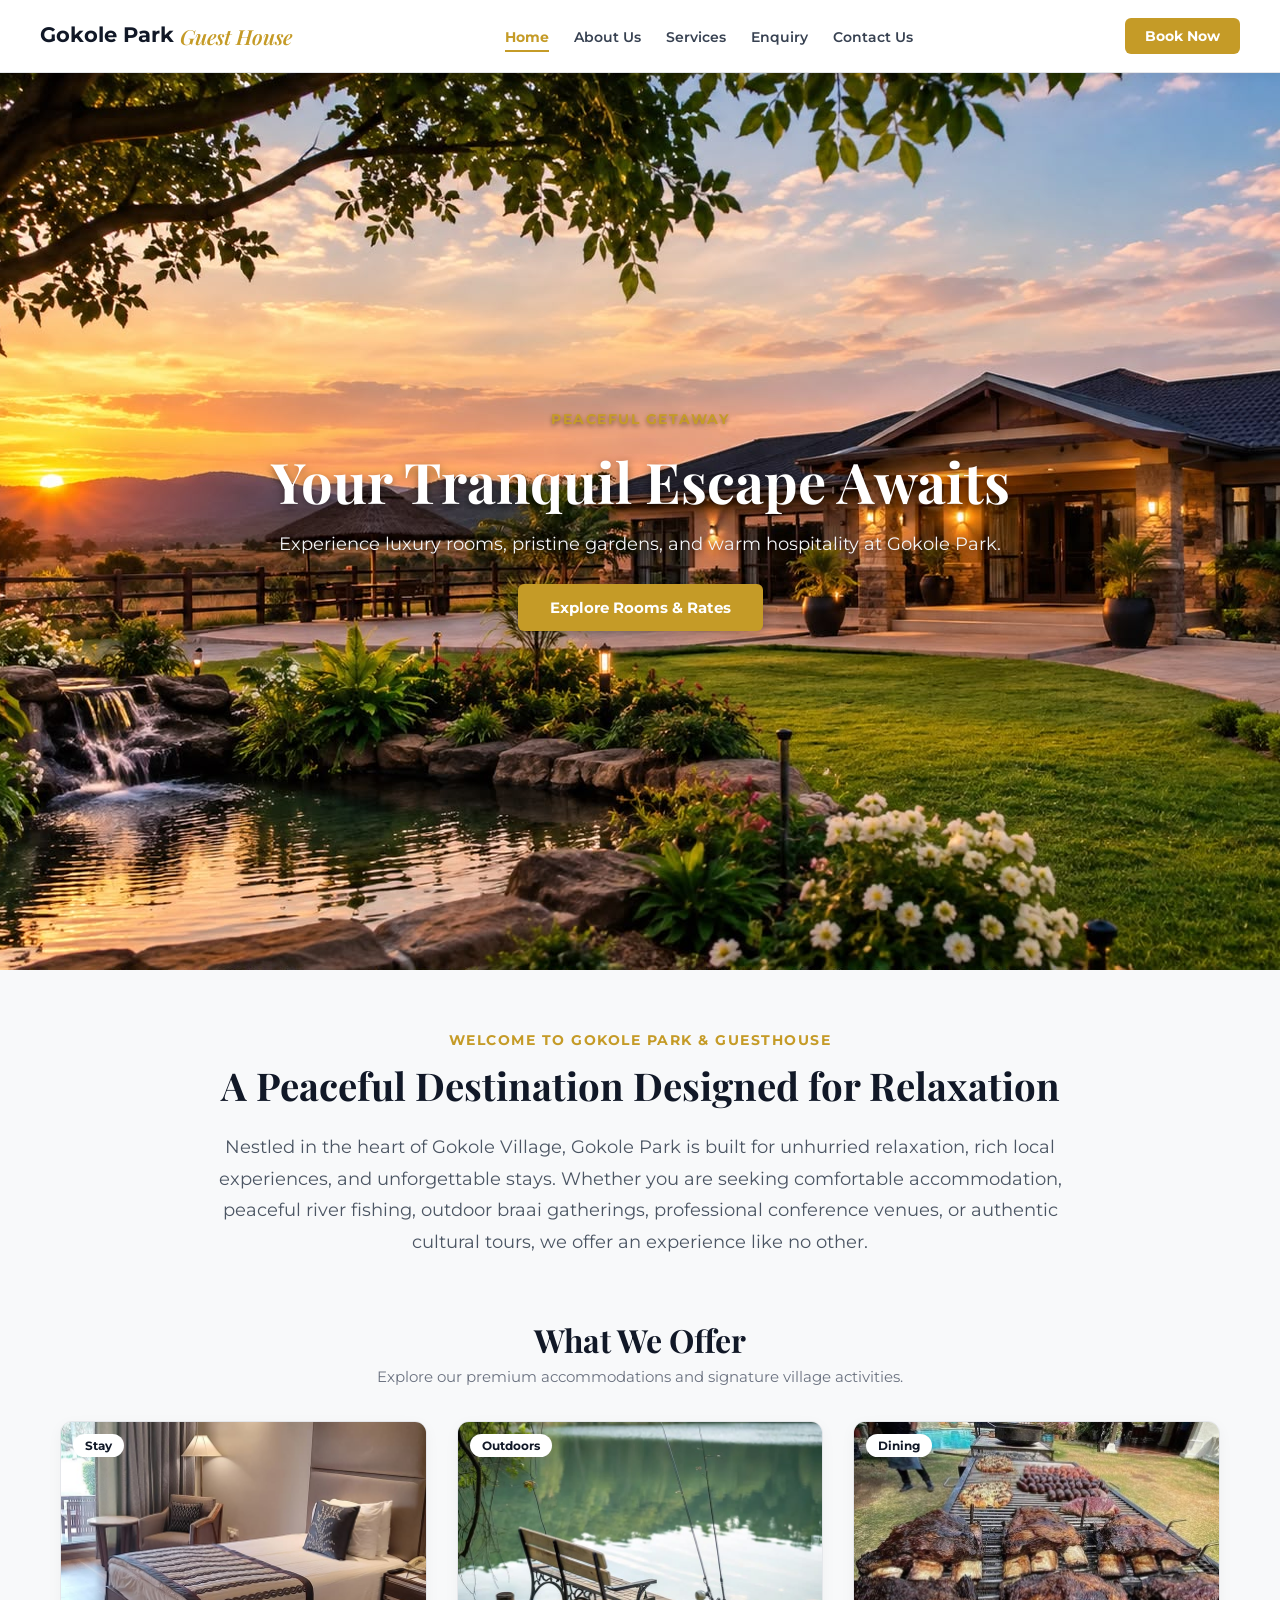
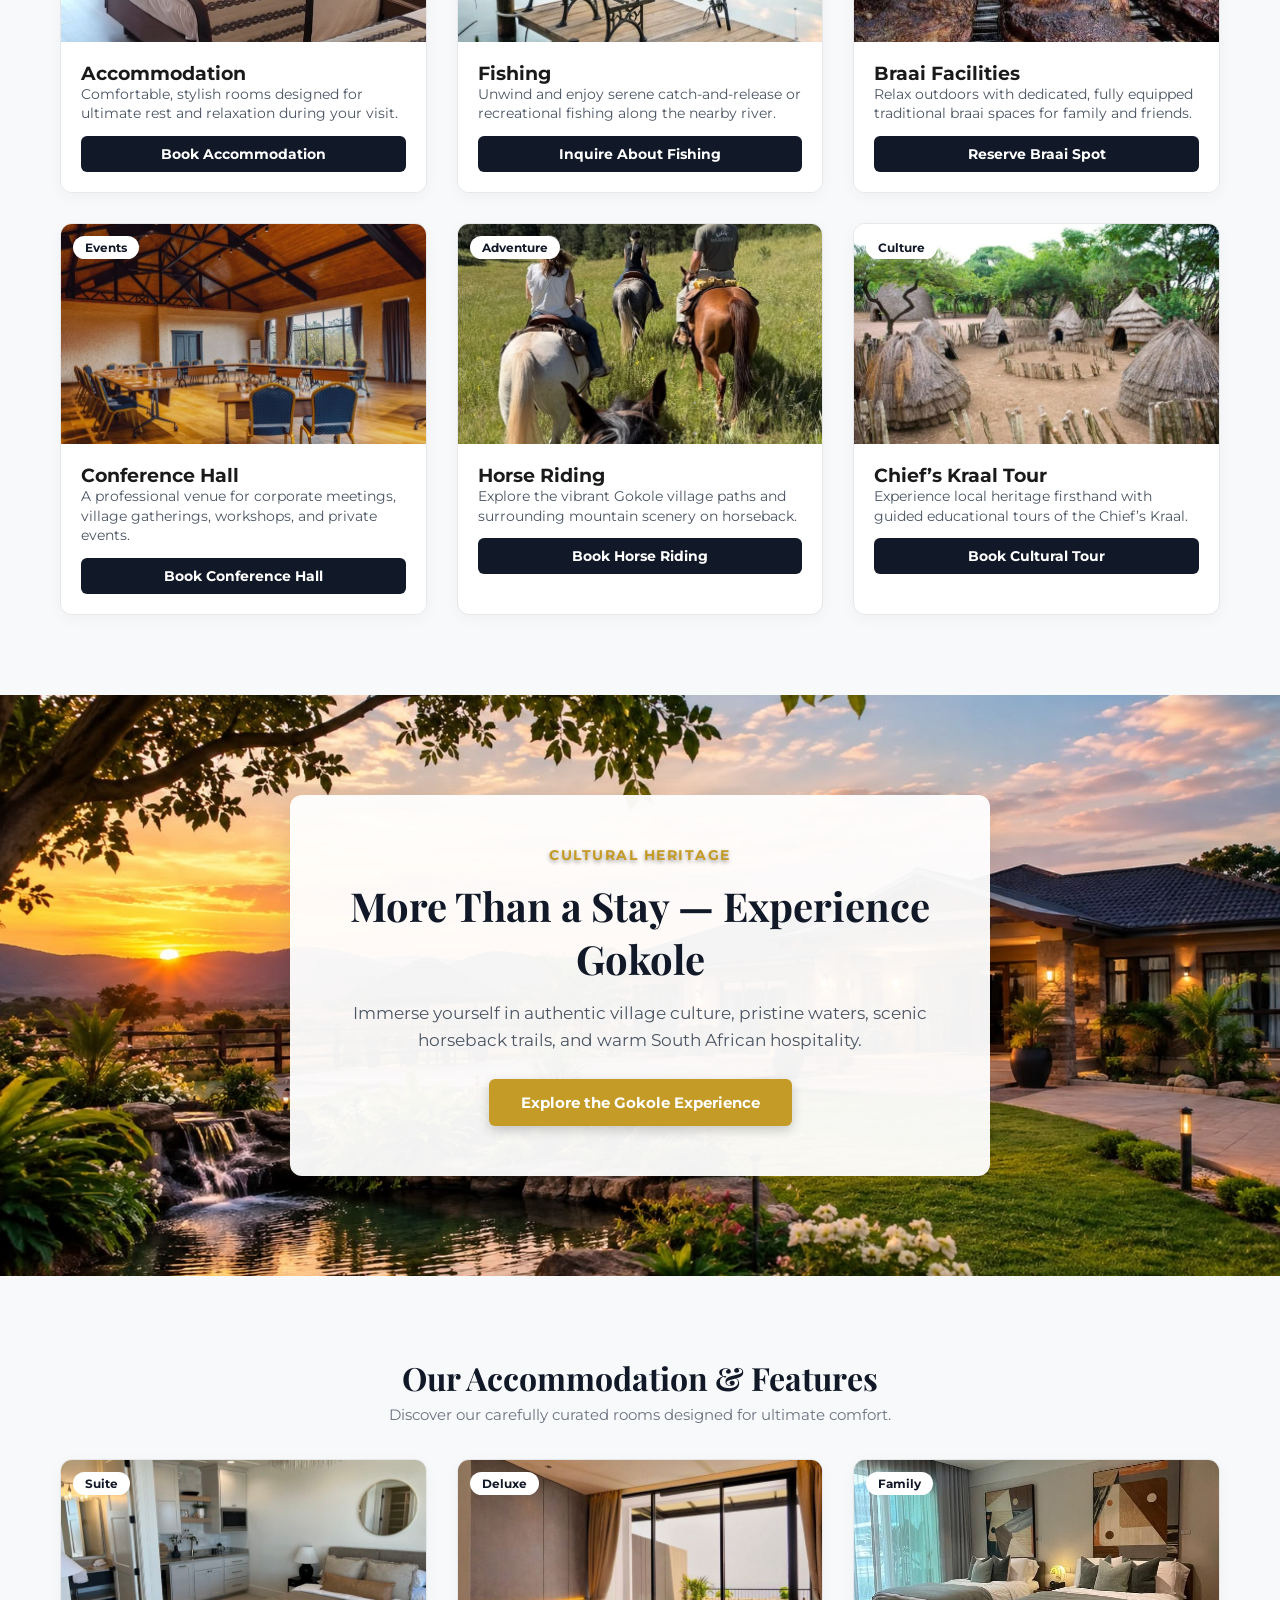
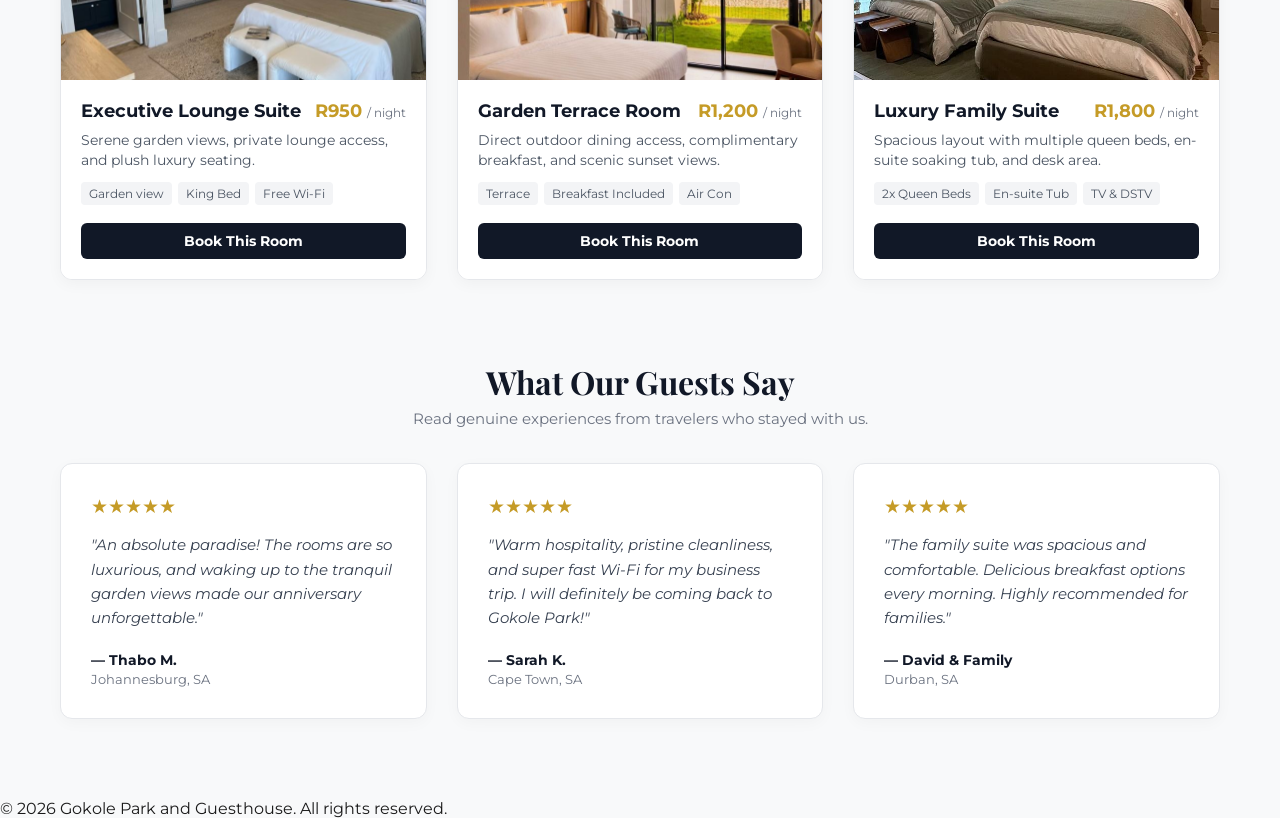
==== index.html @ bb8804ec "Completed Part 2" ====
<!DOCTYPE html>
<html lang="en">
<head>
    <meta charset="UTF-8">
    <meta name="viewport" content="width=device-width, initial-scale=1.0">
    <title>Gokole Park and Guesthouse | Home</title>
    <link rel="preconnect" href="https://fonts.googleapis.com">
<link rel="preconnect" href="https://fonts.gstatic.com" crossorigin>
<link href="https://fonts.googleapis.com/css2?family=Montserrat:wght@700&family=Playfair+Display:ital,wght@1,600&display=swap" rel="stylesheet">
    <link rel="stylesheet" href="style.css">
    <!-- This sets the unique background for THIS page only -->
     <script src="script.js" defer></script>
   
</head>
<body>
    <header class="navbar">
        
  <!-- Styled Logo -->
  <a href="index.html" class="logo">
    <span class="logo-bold">Gokole Park</span> 
    <span class="logo-elegant">Guest House</span>
  </a>

 <ul class="nav-links">
  <li><a href="index.html" class="active">Home</a></li>
  <li><a href="about.html">About Us</a></li>
  <li><a href="services.html">Services</a></li>
  <li><a href="enquiry.html">Enquiry</a></li>
  <li><a href="contact.html">Contact Us</a></li>
</ul>

  <!-- Far Right Action Button -->
  <a href="enquiry.html" class="nav-book-btn">Book Now</a>
</header>

<!-- Hero Section -->
<section class="hero-section">
  <div class="hero-content">
    <span class="hero-tag">Peaceful Getaway</span>
    <h1>Your Tranquil Escape Awaits</h1>
    <p>Experience luxury rooms, pristine gardens, and warm hospitality at Gokole Park.</p>
    <a href="enquiry.html" class="hero-btn">Explore Rooms & Rates</a>
  </div>
</section>


<!-- ABOUT GOKOLE PARK INTRO -->
<section class="about-intro-container">
  <div class="about-intro-content">
    <span class="sub-title">Welcome to Gokole Park & Guesthouse</span>
    <h2>A Peaceful Destination Designed for Relaxation</h2>
    <p>
      Nestled in the heart of Gokole Village, Gokole Park is built for unhurried relaxation, 
      rich local experiences, and unforgettable stays. Whether you are seeking comfortable accommodation, 
      peaceful river fishing, outdoor braai gatherings, professional conference venues, or authentic cultural tours, 
      we offer an experience like no other.
    </p>
  </div>
</section>

<!-- WHAT WE OFFER (6 FEATURE CARDS) -->
<section class="showcase-container">
  <div class="section-title">
    <h2>What We Offer</h2>
    <p>Explore our premium accommodations and signature village activities.</p>
  </div>

  <div class="card-grid">
    <!-- Offer 1 -->
    <div class="room-card">
      <div class="card-image-wrapper">
        <img src="IMAGES/offer-accommodation.jpeg" alt="Gokole Accommodation">
        <span class="card-badge">Stay</span>
      </div>
      <div class="card-body">
        <h3> Accommodation</h3>
        <p>Comfortable, stylish rooms designed for ultimate rest and relaxation during your visit.</p>
        <a href="enquiry.html" class="card-btn">Book Accommodation</a>
      </div>
    </div>

    <!-- Offer 2 -->
    <div class="room-card">
      <div class="card-image-wrapper">
        <img src="IMAGES/offer-fishing.jpeg" alt="River Fishing">
        <span class="card-badge">Outdoors</span>
      </div>
      <div class="card-body">
        <h3> Fishing</h3>
        <p>Unwind and enjoy serene catch-and-release or recreational fishing along the nearby river.</p>
        <a href="enquiry.html" class="card-btn">Inquire About Fishing</a>
      </div>
    </div>

    <!-- Offer 3 -->
    <div class="room-card">
      <div class="card-image-wrapper">
        <img src="IMAGES/offer-braai.jpeg" alt="Braai Facilities">
        <span class="card-badge">Dining</span>
      </div>
      <div class="card-body">
        <h3> Braai Facilities</h3>
        <p>Relax outdoors with dedicated, fully equipped traditional braai spaces for family and friends.</p>
        <a href="enquiry.html" class="card-btn">Reserve Braai Spot</a>
      </div>
    </div>

    <!-- Offer 4 -->
    <div class="room-card">
      <div class="card-image-wrapper">
        <img src="IMAGES/offer-conference.jpeg" alt="Conference Hall">
        <span class="card-badge">Events</span>
      </div>
      <div class="card-body">
        <h3> Conference Hall</h3>
        <p>A professional venue for corporate meetings, village gatherings, workshops, and private events.</p>
        <a href="enquiry.html" class="card-btn">Book Conference Hall</a>
      </div>
    </div>

    <!-- Offer 5 -->
    <div class="room-card">
      <div class="card-image-wrapper">
        <img src="IMAGES/offer-horseriding.jpeg" alt="Horse Riding">
        <span class="card-badge">Adventure</span>
      </div>
      <div class="card-body">
        <h3> Horse Riding</h3>
        <p>Explore the vibrant Gokole village paths and surrounding mountain scenery on horseback.</p>
        <a href="enquiry.html" class="card-btn">Book Horse Riding</a>
      </div>
    </div>

    <!-- Offer 6 -->
    <div class="room-card">
      <div class="card-image-wrapper">
        <img src="IMAGES/offer-kraal.jpeg" alt="Chief Kraal Tour">
        <span class="card-badge">Culture</span>
      </div>
      <div class="card-body">
        <h3> Chief’s Kraal Tour</h3>
        <p>Experience local heritage firsthand with guided educational tours of the Chief’s Kraal.</p>
        <a href="enquiry.html" class="card-btn">Book Cultural Tour</a>
      </div>
    </div>
  </div>
</section>

<!-- EXPERIENCE GOKOLE HIGHLIGHT SECTION -->
<section class="experience-gokole-section">
  <div class="experience-card">
    <span class="hero-tag">Cultural Heritage</span>
    <h2>More Than a Stay — Experience Gokole</h2>
    <p>Immerse yourself in authentic village culture, pristine waters, scenic horseback trails, and warm South African hospitality.</p>
    <a href="about.html" class="hero-btn">Explore the Gokole Experience</a>
  </div>
</section>

<!-- Room Showcase Grid -->
<section class="showcase-container">
  <div class="section-title">
    <h2>Our Accommodation & Features</h2>
    <p>Discover our carefully curated rooms designed for ultimate comfort.</p>
  </div>

  <div class="card-grid">
    <!-- Card 1 -->
    <div class="room-card">
      <div class="card-image-wrapper">
        <img src="IMAGES/room-suite.jpeg" alt="Executive Lounge Suite">
        <span class="card-badge">Suite</span>
      </div>
      <div class="card-body">
        <div class="card-header">
          <h3>Executive Lounge Suite</h3>
          <span class="price">R950 <span>/ night</span></span>
        </div>
        <p>Serene garden views, private lounge access, and plush luxury seating.</p>
        <div class="tags">
          <span>Garden view</span>
          <span>King Bed</span>
          <span>Free Wi-Fi</span>
        </div>
        <a href="enquiry.html" class="card-btn">Book This Room</a>
      </div>
    </div>

    <!-- Card 2 -->
    <div class="room-card">
      <div class="card-image-wrapper">
        <img src="IMAGES/room-deluxe.jpeg" alt="Garden Terrace Room">
        <span class="card-badge">Deluxe</span>
      </div>
      <div class="card-body">
        <div class="card-header">
          <h3>Garden Terrace Room</h3>
          <span class="price">R1,200 <span>/ night</span></span>
        </div>
        <p>Direct outdoor dining access, complimentary breakfast, and scenic sunset views.</p>
        <div class="tags">
          <span>Terrace</span>
          <span>Breakfast Included</span>
          <span>Air Con</span>
        </div>
        <a href="enquiry.html" class="card-btn">Book This Room</a>
      </div>
    </div>

    <!-- Card 3 -->
    <div class="room-card">
      <div class="card-image-wrapper">
        <img src="IMAGES/room-family.jpeg" alt="Luxury Family Suite">
        <span class="card-badge">Family</span>
      </div>
      <div class="card-body">
        <div class="card-header">
          <h3>Luxury Family Suite</h3>
          <span class="price">R1,800 <span>/ night</span></span>
        </div>
        <p>Spacious layout with multiple queen beds, en-suite soaking tub, and desk area.</p>
        <div class="tags">
          <span>2x Queen Beds</span>
          <span>En-suite Tub</span>
          <span>TV & DSTV</span>
        </div>
        <a href="enquiry.html" class="card-btn">Book This Room</a>
      </div>
    </div>
  </div>
</section>
<!-- TESTIMONIALS / GUEST REVIEWS SECTION -->
<section class="testimonials-container">
  <div class="section-title">
    <h2>What Our Guests Say</h2>
    <p>Read genuine experiences from travelers who stayed with us.</p>
  </div>

  <div class="testimonial-grid">
    <!-- Review 1 -->
    <div class="testimonial-card">
      <div class="stars">★★★★★</div>
      <p class="quote">"An absolute paradise! The rooms are so luxurious, and waking up to the tranquil garden views made our anniversary unforgettable."</p>
      <div class="author">
        <strong>— Thabo M.</strong>
        <span>Johannesburg, SA</span>
      </div>
    </div>

    <!-- Review 2 -->
    <div class="testimonial-card">
      <div class="stars">★★★★★</div>
      <p class="quote">"Warm hospitality, pristine cleanliness, and super fast Wi-Fi for my business trip. I will definitely be coming back to Gokole Park!"</p>
      <div class="author">
        <strong>— Sarah K.</strong>
        <span>Cape Town, SA</span>
      </div>
    </div>

    <!-- Review 3 -->
    <div class="testimonial-card">
      <div class="stars">★★★★★</div>
      <p class="quote">"The family suite was spacious and comfortable. Delicious breakfast options every morning. Highly recommended for families."</p>
      <div class="author">
        <strong>— David & Family</strong>
        <span>Durban, SA</span>
      </div>
    </div>
  </div>
</section>
    <!-- Page Footer -->
    <footer>
        <p>&copy; 2026 Gokole Park and Guesthouse. All rights reserved.</p>
    </footer>
</body>
</html>
---- style.css ----
@import url('https://fonts.googleapis.com/css2?family=Montserrat:wght@400;600;700&family=Playfair+Display:ital,wght@0,600;1,600&display=swap');

/* GLOBAL RESET */
* {
    box-sizing: border-box;
    margin: 0;
    padding: 0;
}

body {
    font-family: 'Montserrat', sans-serif;
    background-color: #f8f9fa;
    color: #1a1a1a;
}

/* NAVBAR */
/* --- FIXED STICKY NAVBAR --- */
.navbar {
    position: fixed; /* Locks the navbar in place */
    top: 0;
    left: 0;
    width: 100%;
    z-index: 1000; /* Keeps navbar floating on top of all images and text */
    display: flex;
    justify-content: space-between;
    align-items: center;
    padding: 18px 40px;
    background-color: #ffffff;
    border-bottom: 1px solid #e5e7eb;
    box-shadow: 0 2px 10px rgba(0, 0, 0, 0.05); /* Adds a crisp, subtle shadow while scrolling */
}

.logo {
    text-decoration: none;
    font-size: 1.3rem;
    display: flex;
    gap: 6px;
}

.logo-bold {
    font-weight: 700;
    color: #111827;
}

.logo-elegant {
    font-family: 'Playfair Display', serif;
    font-style: italic;
    font-weight: 600;
    color: #c59b27;
}

.nav-links {
    list-style: none;
    display: flex;
    gap: 25px;
}

.nav-links a {
    color: #374151;
    text-decoration: none;
    font-weight: 600;
    font-size: 0.9rem;
}

.nav-links a:hover {
    color: #c59b27;
}

.nav-book-btn {
    background-color: #c59b27;
    color: #ffffff;
    text-decoration: none;
    padding: 10px 20px;
    border-radius: 6px;
    font-weight: 700;
    font-size: 0.85rem;
}

/* HERO SECTION */
.hero-section {
    background-image: url('IMAGES/home-hero.jpeg');
    background-size: cover;
    background-position: center;
    height:100vh; /* Changed from 80vh to 100vh so it covers the full browser screen */
    padding: 0 20px;
    display: flex;
    justify-content: center;
    align-items: center;
}
.hero-section {
    background-image: url('IMAGES/home-hero.jpeg');
    background-size: cover;
    background-position: center;
    height: 100vh;
    display: flex;
    justify-content: center;
    align-items: center;
    text-align: center;
    padding: 0 20px;
    margin-top: 70px; /* Offsets the height of your fixed navbar */
}

/* --- HERO BANNER (TEXT DIRECTLY ON PHOTO) --- */
.hero-section {
    background-image: url('IMAGES/home-hero.jpeg');
    background-size: cover;
    background-position: center;
    height: 100vh;
    display: flex;
    justify-content: center;
    align-items: center;
    text-align: center;
    padding: 0 20px;
}

.hero-content {
    max-width: 800px;
}

.hero-tag {
    color: #c59b27;
    font-size: 0.85rem;
    font-weight: 700;
    text-transform: uppercase;
    letter-spacing: 1.5px;
    text-shadow: 0 2px 4px rgba(0, 0, 0, 0.4);
}

.hero-content h1 {
    font-family: 'Playfair Display', serif;
    font-size: 3.5rem;
    color: #ffffff; /* Crisp white text directly over image */
    margin: 15px 0;
    text-shadow: 0 3px 10px rgba(0, 0, 0, 0.5); /* Drops a subtle glow so text is easily readable */
}

.hero-content p {
    color: #f3f4f6;
    font-size: 1.1rem;
    margin-bottom: 30px;
    text-shadow: 0 2px 6px rgba(0, 0, 0, 0.5);
}

.hero-btn {
    background-color: #c59b27;
    color: #ffffff;
    padding: 14px 32px;
    text-decoration: none;
    border-radius: 6px;
    font-weight: 700;
    font-size: 0.95rem;
    display: inline-block;
    transition: background-color 0.3s ease;
    box-shadow: 0 4px 12px rgba(0,0,0,0.2);
}

.hero-btn:hover {
    background-color: #a8821f;
}

/* SHOWCASE CONTAINER */
.showcase-container {
    max-width: 1200px;
    margin: 50px auto;
    padding: 0 20px;
}

.section-title {
    text-align: center;
    margin-bottom: 35px;
}

.section-title h2 {
    font-family: 'Playfair Display', serif;
    font-size: 2rem;
    color: #111827;
}

.section-title p {
    color: #6b7280;
    font-size: 0.95rem;
    margin-top: 6px;
}

/* ROOM CARDS GRID */
.card-grid {
    display: grid;
    grid-template-columns: repeat(auto-fit, minmax(300px, 1fr));
    gap: 30px;
}

.room-card {
    background-color: #ffffff;
    border-radius: 12px;
    border: 1px solid #e5e7eb;
    overflow: hidden;
    box-shadow: 0 4px 15px rgba(0,0,0,0.04);
}

.card-image-wrapper {
    position: relative;
    height: 220px;
    width: 100%;
}

.card-image-wrapper img {
    width: 100%;
    height: 100%;
    object-fit: cover;
}

.card-badge {
    position: absolute;
    top: 12px;
    left: 12px;
    background-color: #ffffff;
    color: #111827;
    padding: 4px 12px;
    border-radius: 20px;
    font-size: 0.75rem;
    font-weight: 700;
}

.card-body {
    padding: 20px;
    background-color: #ffffff;
}

.card-header {
    display: flex;
    justify-content: space-between;
    align-items: baseline;
    margin-bottom: 10px;
}

.card-header h3 {
    font-size: 1.1rem;
    color: #111827;
}

.price {
    font-weight: 700;
    color: #c59b27;
    font-size: 1.1rem;
}

.price span {
    font-size: 0.75rem;
    color: #6b7280;
    font-weight: 400;
}

.card-body p {
    color: #4b5563;
    font-size: 0.88rem;
    line-height: 1.4;
    margin-bottom: 12px;
}

.tags {
    display: flex;
    gap: 6px;
    flex-wrap: wrap;
    margin-bottom: 18px;
}

.tags span {
    background-color: #f3f4f6;
    color: #4b5563;
    padding: 4px 8px;
    border-radius: 4px;
    font-size: 0.75rem;
}

.card-btn {
    display: block;
    text-align: center;
    background-color: #111827;
    color: #ffffff;
    text-decoration: none;
    padding: 10px;
    border-radius: 6px;
    font-weight: 700;
    font-size: 0.85rem;
}

.card-btn:hover {
    background-color: #c59b27;
}
/* --- TESTIMONIALS SECTION --- */
.testimonials-container {
    max-width: 1200px;
    margin: 80px auto;
    padding: 0 20px;
}

.testimonial-grid {
    display: grid;
    grid-template-columns: repeat(auto-fit, minmax(280px, 1fr));
    gap: 30px;
}

.testimonial-card {
    background-color: #ffffff;
    border-radius: 12px;
    padding: 30px;
    border: 1px solid #e5e7eb;
    box-shadow: 0 4px 15px rgba(0,0,0,0.03);
    display: flex;
    flex-direction: column;
    justify-content: space-between;
}

.stars {
    color: #c59b27; /* Gold stars */
    font-size: 1.2rem;
    margin-bottom: 15px;
}

.quote {
    color: #374151;
    font-style: italic;
    font-size: 0.95rem;
    line-height: 1.6;
    margin-bottom: 20px;
}

.author strong {
    display: block;
    color: #111827;
    font-size: 0.9rem;
}

.author span {
    color: #6b7280;
    font-size: 0.8rem;
}


/* --- ABOUT INTRO SECTION --- */
.about-intro-container {
    max-width: 900px;
    margin: 60px auto;
    padding: 0 20px;
    text-align: center;
}

.sub-title {
    color: #c59b27;
    font-weight: 700;
    font-size: 0.85rem;
    text-transform: uppercase;
    letter-spacing: 1.5px;
}

.about-intro-content h2 {
    font-family: 'Playfair Display', serif;
    font-size: 2.4rem;
    color: #111827;
    margin: 10px 0 20px 0;
}

.about-intro-content p {
    color: #4b5563;
    font-size: 1.1rem;
    line-height: 1.8;
}

/* --- EXPERIENCE GOKOLE SECTION --- */
.experience-gokole-section {
    background-image: url('IMAGES/home-hero.jpeg');
    background-size: cover;
    background-position: center;
    padding: 100px 20px;
    margin: 80px 0;
    display: flex;
    justify-content: center;
    align-items: center;
    text-align: center;
}

.experience-card {
    background-color: rgba(255, 255, 255, 0.95);
    padding: 50px;
    border-radius: 12px;
    max-width: 700px;
    box-shadow: 0 10px 30px rgba(0,0,0,0.08);
}

.experience-card h2 {
    font-family: 'Playfair Display', serif;
    font-size: 2.5rem;
    color: #111827;
    margin: 15px 0;
}

.experience-card p {
    color: #4b5563;
    font-size: 1.05rem;
    line-height: 1.6;
    margin-bottom: 25px;
}
/* --- CONTACT PAGE STYLES --- */
.room-card a[style*="background-color: #25D366"] {
    transition: opacity 0.3s ease, transform 0.2s ease;
}

.room-card a[style*="background-color: #25D366"]:hover {
    opacity: 0.9;
    transform: translateY(-2px);
}
/* ACTIVE NAV LINK STYLING */
.nav-links a.active {
    color: #c59b27 !important; /* Gold text */
    font-weight: 700;
    border-bottom: 2px solid #c59b27; /* Elegant underline accent */
    padding-bottom: 4px;
}
/* --- LIGHTBOX ANIMATED MODAL --- */
.lightbox-overlay {
    position: fixed;
    top: 0;
    left: 0;
    width: 100%;
    height: 100%;
    background-color: rgba(0, 0, 0, 0.85);
    display: flex;
    justify-content: center;
    align-items: center;
    z-index: 3000;
    opacity: 0;
    visibility: hidden;
    transition: opacity 0.3s ease, visibility 0.3s ease;
}

.lightbox-overlay.active {
    opacity: 1;
    visibility: visible;
}

.lightbox-content {
    position: relative;
    max-width: 85%;
    max-height: 85vh;
    transform: scale(0.8);
    transition: transform 0.3s cubic-bezier(0.175, 0.885, 0.32, 1.275); /* Gives a nice spring/smooth zoom effect */
}

.lightbox-overlay.active .lightbox-content {
    transform: scale(1);
}

.lightbox-content img {
    width: 100%;
    height: auto;
    max-height: 80vh;
    border-radius: 8px;
    object-fit: contain;
    box-shadow: 0 10px 30px rgba(0,0,0,0.5);
}

.lightbox-close {
    position: absolute;
    top: -40px;
    right: 0;
    color: #ffffff;
    font-size: 2rem;
    font-weight: bold;
    cursor: pointer;
    background: none;
    border: none;
}
/* --- 1. SCROLL REVEAL BASE STYLES --- */
.reveal {
    opacity: 0;
    transform: translateY(40px);
    transition: opacity 0.8s cubic-bezier(0.16, 1, 0.3, 1), transform 0.8s cubic-bezier(0.16, 1, 0.3, 1);
}

.reveal.active {
    opacity: 1;
    transform: translateY(0);
}

/* --- 2. CATEGORY FILTER BUTTONS --- */
.filter-container {
    display: flex;
    justify-content: center;
    gap: 12px;
    margin-bottom: 30px;
    flex-wrap: wrap;
}

.filter-btn {
    background-color: #ffffff;
    border: 1px solid #e5e7eb;
    color: #4b5563;
    padding: 8px 18px;
    border-radius: 20px;
    font-weight: 600;
    font-size: 0.85rem;
    cursor: pointer;
    transition: all 0.3s ease;
}

.filter-btn:hover, .filter-btn.active {
    background-color: #111827;
    color: #ffffff;
    border-color: #111827;
}

/* Smooth hide/show for filtering cards */
.room-card {
    transition: transform 0.4s ease, opacity 0.4s ease;
}

.room-card.hide {
    opacity: 0;
    transform: scale(0.9);
    pointer-events: none;
    display: none;
}

/* --- 3. SLIDE-OUT NOTIFICATION TOAST DRAWER --- */
.toast-drawer {
    position: fixed;
    bottom: 30px;
    right: -400px;
    background-color: #111827;
    color: #ffffff;
    padding: 20px 25px;
    border-radius: 12px;
    box-shadow: 0 10px 30px rgba(0,0,0,0.3);
    z-index: 9999;
    display: flex;
    align-items: center;
    gap: 15px;
    transition: right 0.5s cubic-bezier(0.68, -0.55, 0.265, 1.55);
    border-left: 4px solid #c59b27;
}

.toast-drawer.show {
    right: 30px;
}

.toast-drawer h4 {
    color: #c59b27;
    font-size: 0.95rem;
    margin-bottom: 3px;
}

.toast-drawer p {
    font-size: 0.85rem;
    color: #d1d5db;
    margin: 0;
}
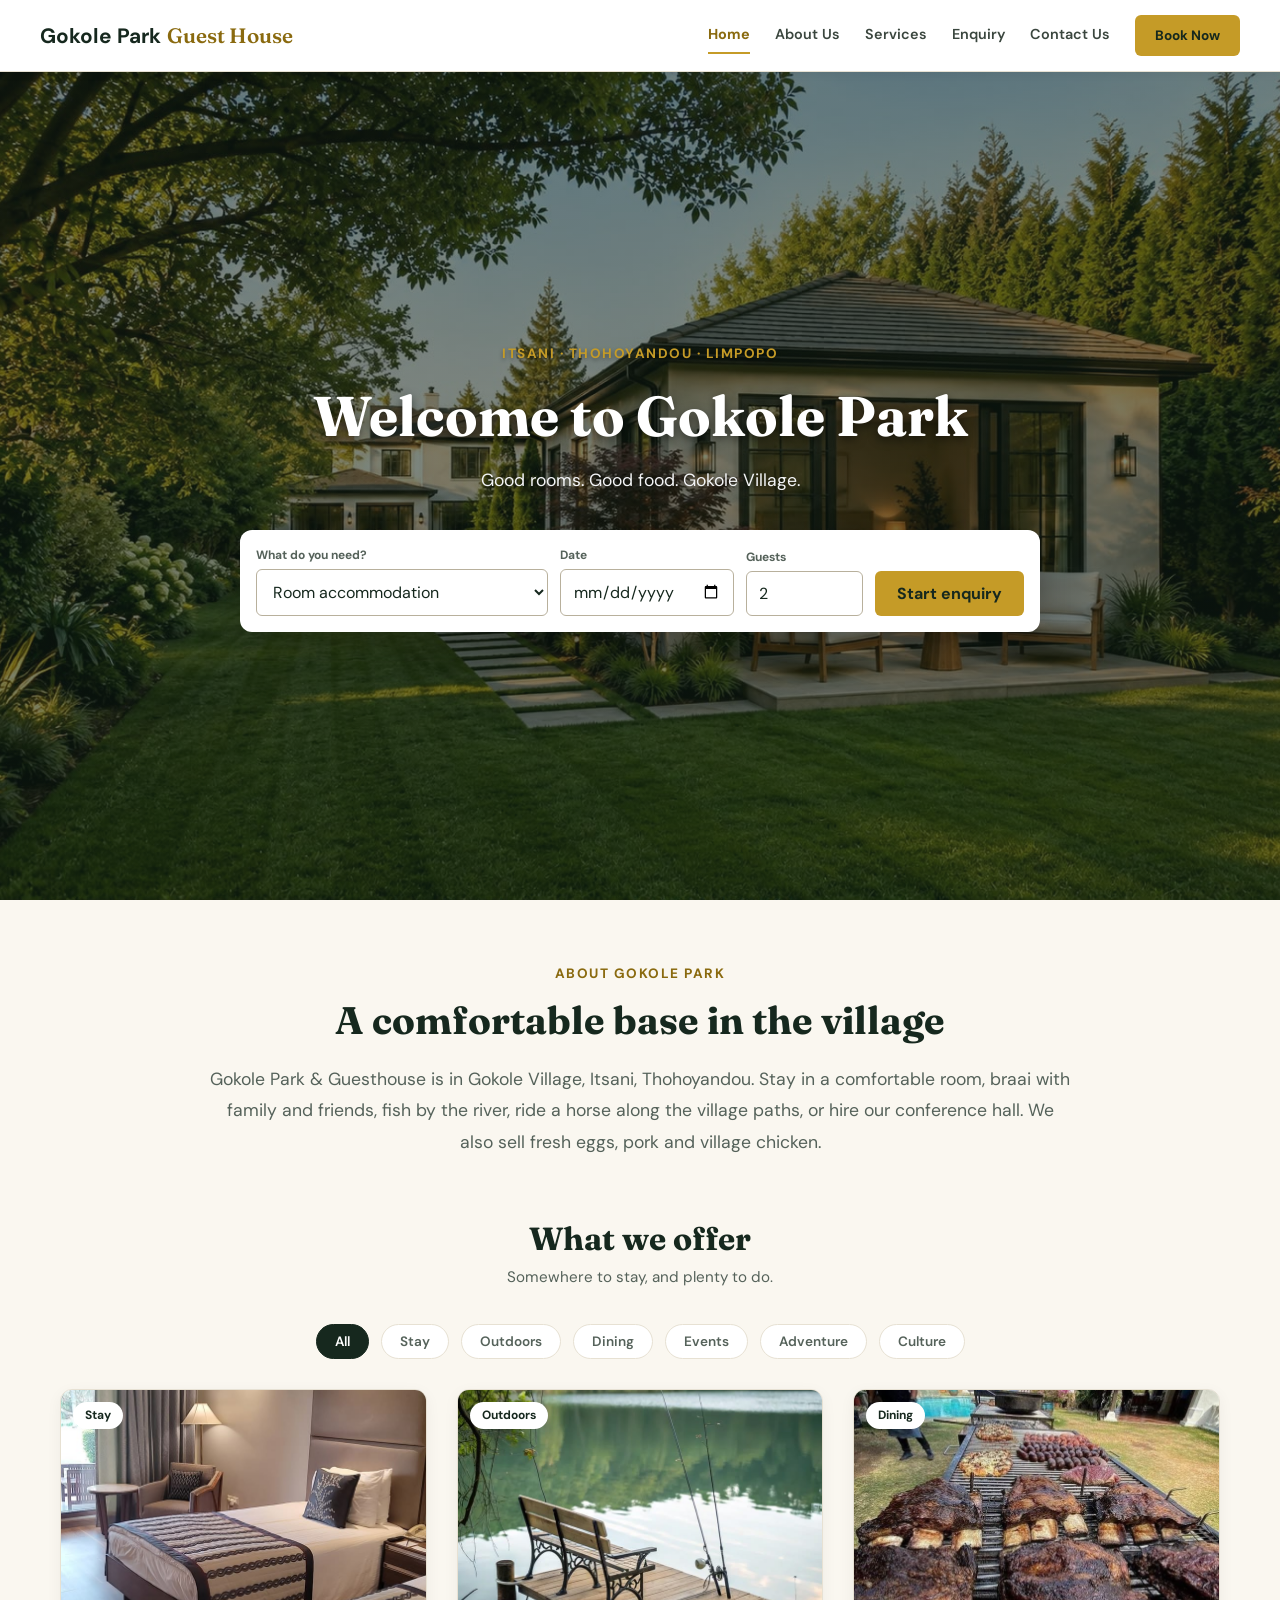
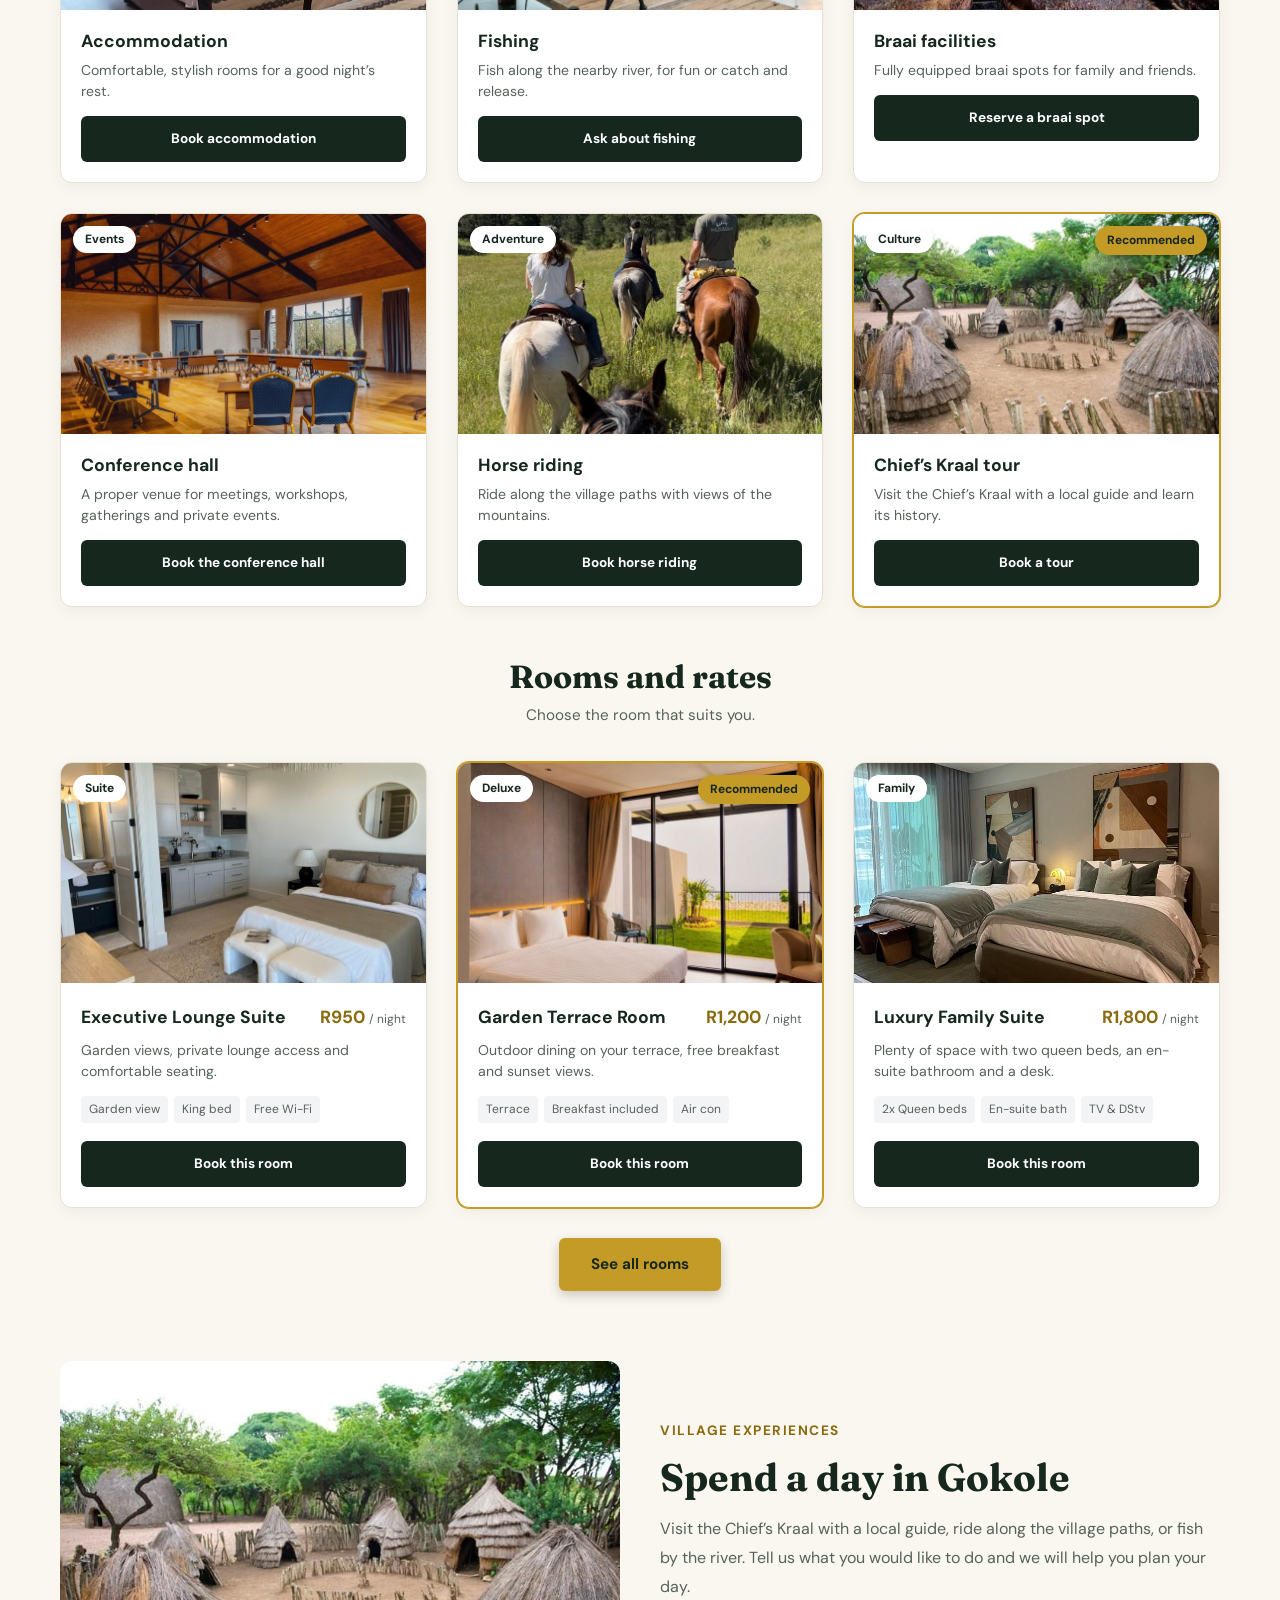
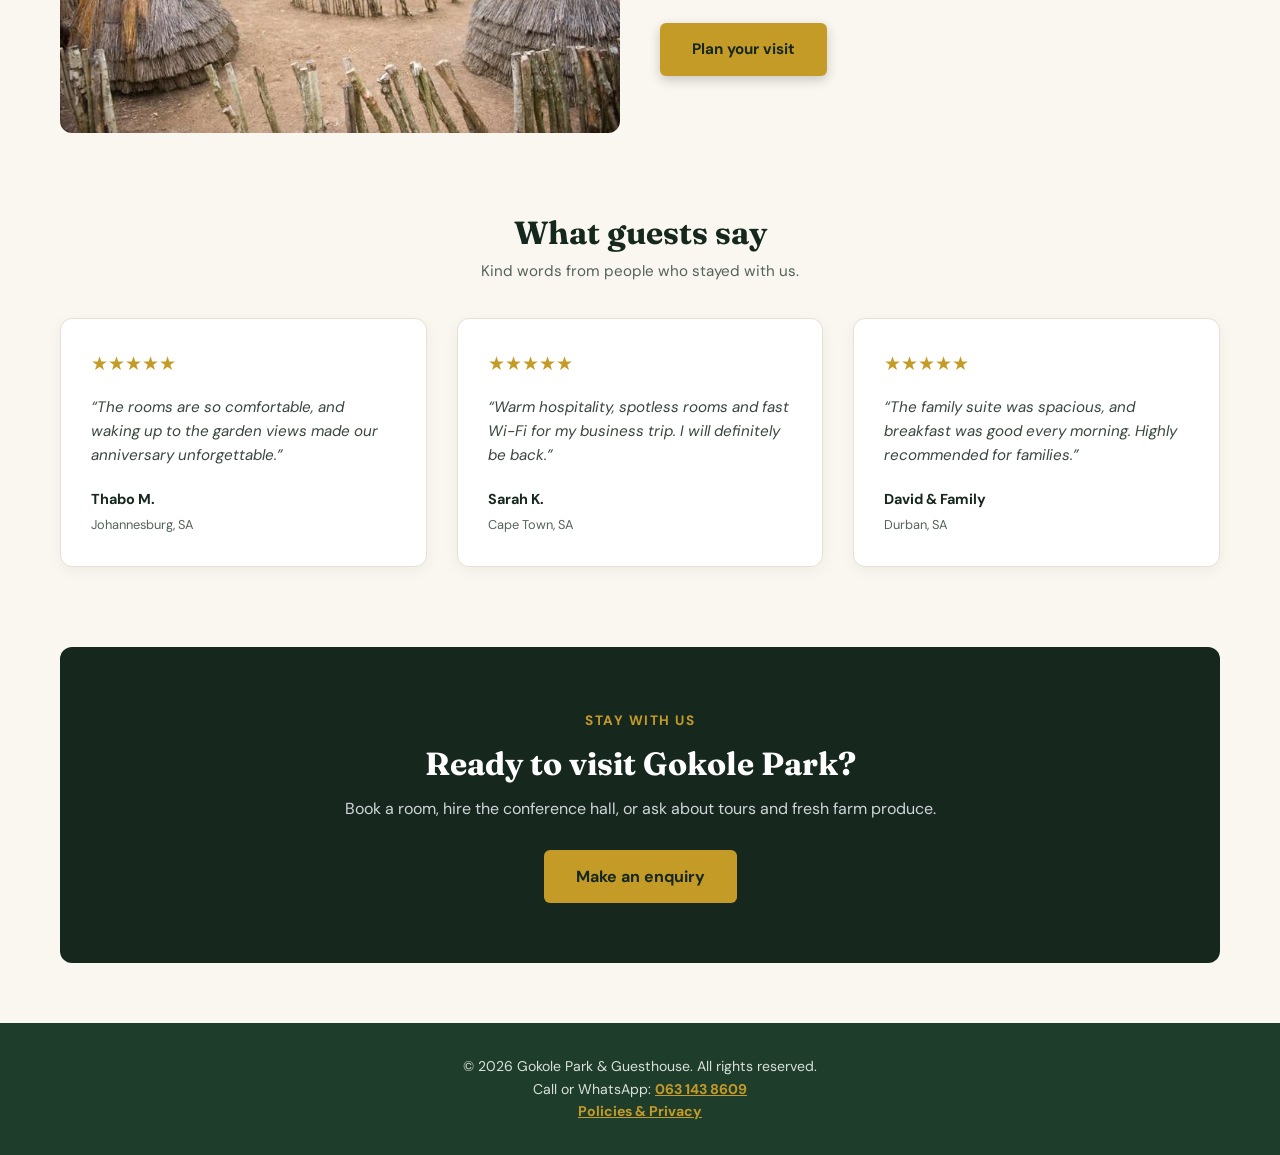
==== commit 33ac05f1: "Redesign home page with booking bar, SEO tags and recommended rooms" ====
--- a/index.html
+++ b/index.html
@@ -3,273 +3,309 @@
 <head>
     <meta charset="UTF-8">
     <meta name="viewport" content="width=device-width, initial-scale=1.0">
-    <title>Gokole Park and Guesthouse | Home</title>
-    <link rel="preconnect" href="https://fonts.googleapis.com">
-<link rel="preconnect" href="https://fonts.gstatic.com" crossorigin>
-<link href="https://fonts.googleapis.com/css2?family=Montserrat:wght@700&family=Playfair+Display:ital,wght@1,600&display=swap" rel="stylesheet">
+    <title>Gokole Park &amp; Guesthouse | Rooms, Tours and Conference Hall in Limpopo</title>
+    <meta name="description" content="Welcome to Gokole Park &amp; Guesthouse in Limpopo. Book comfortable rooms, a conference hall, horse riding, river fishing, braai spots and Chief's Kraal cultural tours.">
+    <meta name="keywords" content="Gokole Park, guesthouse, Limpopo, Thohoyandou, accommodation, conference hall, horse riding, river fishing, braai, Chief's Kraal tour, farm produce">
+    <meta name="author" content="Gokole Park &amp; Guesthouse">
     <link rel="stylesheet" href="style.css">
-    <!-- This sets the unique background for THIS page only -->
-     <script src="script.js" defer></script>
-   
+    <script src="script.js" defer></script>
 </head>
 <body>
+    <a href="#main" class="skip-link">Skip to main content</a>
+
+    <!-- NAVIGATION -->
     <header class="navbar">
-        
-  <!-- Styled Logo -->
-  <a href="index.html" class="logo">
-    <span class="logo-bold">Gokole Park</span> 
-    <span class="logo-elegant">Guest House</span>
-  </a>
-
- <ul class="nav-links">
-  <li><a href="index.html" class="active">Home</a></li>
-  <li><a href="about.html">About Us</a></li>
-  <li><a href="services.html">Services</a></li>
-  <li><a href="enquiry.html">Enquiry</a></li>
-  <li><a href="contact.html">Contact Us</a></li>
-</ul>
-
-  <!-- Far Right Action Button -->
-  <a href="enquiry.html" class="nav-book-btn">Book Now</a>
-</header>
-
-<!-- Hero Section -->
-<section class="hero-section">
-  <div class="hero-content">
-    <span class="hero-tag">Peaceful Getaway</span>
-    <h1>Your Tranquil Escape Awaits</h1>
-    <p>Experience luxury rooms, pristine gardens, and warm hospitality at Gokole Park.</p>
-    <a href="enquiry.html" class="hero-btn">Explore Rooms & Rates</a>
-  </div>
-</section>
-
-
-<!-- ABOUT GOKOLE PARK INTRO -->
-<section class="about-intro-container">
-  <div class="about-intro-content">
-    <span class="sub-title">Welcome to Gokole Park & Guesthouse</span>
-    <h2>A Peaceful Destination Designed for Relaxation</h2>
-    <p>
-      Nestled in the heart of Gokole Village, Gokole Park is built for unhurried relaxation, 
-      rich local experiences, and unforgettable stays. Whether you are seeking comfortable accommodation, 
-      peaceful river fishing, outdoor braai gatherings, professional conference venues, or authentic cultural tours, 
-      we offer an experience like no other.
-    </p>
-  </div>
-</section>
-
-<!-- WHAT WE OFFER (6 FEATURE CARDS) -->
-<section class="showcase-container">
-  <div class="section-title">
-    <h2>What We Offer</h2>
-    <p>Explore our premium accommodations and signature village activities.</p>
-  </div>
-
-  <div class="card-grid">
-    <!-- Offer 1 -->
-    <div class="room-card">
-      <div class="card-image-wrapper">
-        <img src="IMAGES/offer-accommodation.jpeg" alt="Gokole Accommodation">
-        <span class="card-badge">Stay</span>
-      </div>
-      <div class="card-body">
-        <h3> Accommodation</h3>
-        <p>Comfortable, stylish rooms designed for ultimate rest and relaxation during your visit.</p>
-        <a href="enquiry.html" class="card-btn">Book Accommodation</a>
-      </div>
-    </div>
-
-    <!-- Offer 2 -->
-    <div class="room-card">
-      <div class="card-image-wrapper">
-        <img src="IMAGES/offer-fishing.jpeg" alt="River Fishing">
-        <span class="card-badge">Outdoors</span>
-      </div>
-      <div class="card-body">
-        <h3> Fishing</h3>
-        <p>Unwind and enjoy serene catch-and-release or recreational fishing along the nearby river.</p>
-        <a href="enquiry.html" class="card-btn">Inquire About Fishing</a>
-      </div>
-    </div>
-
-    <!-- Offer 3 -->
-    <div class="room-card">
-      <div class="card-image-wrapper">
-        <img src="IMAGES/offer-braai.jpeg" alt="Braai Facilities">
-        <span class="card-badge">Dining</span>
-      </div>
-      <div class="card-body">
-        <h3> Braai Facilities</h3>
-        <p>Relax outdoors with dedicated, fully equipped traditional braai spaces for family and friends.</p>
-        <a href="enquiry.html" class="card-btn">Reserve Braai Spot</a>
-      </div>
-    </div>
-
-    <!-- Offer 4 -->
-    <div class="room-card">
-      <div class="card-image-wrapper">
-        <img src="IMAGES/offer-conference.jpeg" alt="Conference Hall">
-        <span class="card-badge">Events</span>
-      </div>
-      <div class="card-body">
-        <h3> Conference Hall</h3>
-        <p>A professional venue for corporate meetings, village gatherings, workshops, and private events.</p>
-        <a href="enquiry.html" class="card-btn">Book Conference Hall</a>
-      </div>
-    </div>
-
-    <!-- Offer 5 -->
-    <div class="room-card">
-      <div class="card-image-wrapper">
-        <img src="IMAGES/offer-horseriding.jpeg" alt="Horse Riding">
-        <span class="card-badge">Adventure</span>
-      </div>
-      <div class="card-body">
-        <h3> Horse Riding</h3>
-        <p>Explore the vibrant Gokole village paths and surrounding mountain scenery on horseback.</p>
-        <a href="enquiry.html" class="card-btn">Book Horse Riding</a>
-      </div>
-    </div>
-
-    <!-- Offer 6 -->
-    <div class="room-card">
-      <div class="card-image-wrapper">
-        <img src="IMAGES/offer-kraal.jpeg" alt="Chief Kraal Tour">
-        <span class="card-badge">Culture</span>
-      </div>
-      <div class="card-body">
-        <h3> Chief’s Kraal Tour</h3>
-        <p>Experience local heritage firsthand with guided educational tours of the Chief’s Kraal.</p>
-        <a href="enquiry.html" class="card-btn">Book Cultural Tour</a>
-      </div>
-    </div>
-  </div>
-</section>
-
-<!-- EXPERIENCE GOKOLE HIGHLIGHT SECTION -->
-<section class="experience-gokole-section">
-  <div class="experience-card">
-    <span class="hero-tag">Cultural Heritage</span>
-    <h2>More Than a Stay — Experience Gokole</h2>
-    <p>Immerse yourself in authentic village culture, pristine waters, scenic horseback trails, and warm South African hospitality.</p>
-    <a href="about.html" class="hero-btn">Explore the Gokole Experience</a>
-  </div>
-</section>
-
-<!-- Room Showcase Grid -->
-<section class="showcase-container">
-  <div class="section-title">
-    <h2>Our Accommodation & Features</h2>
-    <p>Discover our carefully curated rooms designed for ultimate comfort.</p>
-  </div>
-
-  <div class="card-grid">
-    <!-- Card 1 -->
-    <div class="room-card">
-      <div class="card-image-wrapper">
-        <img src="IMAGES/room-suite.jpeg" alt="Executive Lounge Suite">
-        <span class="card-badge">Suite</span>
-      </div>
-      <div class="card-body">
-        <div class="card-header">
-          <h3>Executive Lounge Suite</h3>
-          <span class="price">R950 <span>/ night</span></span>
-        </div>
-        <p>Serene garden views, private lounge access, and plush luxury seating.</p>
-        <div class="tags">
-          <span>Garden view</span>
-          <span>King Bed</span>
-          <span>Free Wi-Fi</span>
-        </div>
-        <a href="enquiry.html" class="card-btn">Book This Room</a>
-      </div>
-    </div>
-
-    <!-- Card 2 -->
-    <div class="room-card">
-      <div class="card-image-wrapper">
-        <img src="IMAGES/room-deluxe.jpeg" alt="Garden Terrace Room">
-        <span class="card-badge">Deluxe</span>
-      </div>
-      <div class="card-body">
-        <div class="card-header">
-          <h3>Garden Terrace Room</h3>
-          <span class="price">R1,200 <span>/ night</span></span>
-        </div>
-        <p>Direct outdoor dining access, complimentary breakfast, and scenic sunset views.</p>
-        <div class="tags">
-          <span>Terrace</span>
-          <span>Breakfast Included</span>
-          <span>Air Con</span>
-        </div>
-        <a href="enquiry.html" class="card-btn">Book This Room</a>
-      </div>
-    </div>
-
-    <!-- Card 3 -->
-    <div class="room-card">
-      <div class="card-image-wrapper">
-        <img src="IMAGES/room-family.jpeg" alt="Luxury Family Suite">
-        <span class="card-badge">Family</span>
-      </div>
-      <div class="card-body">
-        <div class="card-header">
-          <h3>Luxury Family Suite</h3>
-          <span class="price">R1,800 <span>/ night</span></span>
-        </div>
-        <p>Spacious layout with multiple queen beds, en-suite soaking tub, and desk area.</p>
-        <div class="tags">
-          <span>2x Queen Beds</span>
-          <span>En-suite Tub</span>
-          <span>TV & DSTV</span>
-        </div>
-        <a href="enquiry.html" class="card-btn">Book This Room</a>
-      </div>
-    </div>
-  </div>
-</section>
-<!-- TESTIMONIALS / GUEST REVIEWS SECTION -->
-<section class="testimonials-container">
-  <div class="section-title">
-    <h2>What Our Guests Say</h2>
-    <p>Read genuine experiences from travelers who stayed with us.</p>
-  </div>
-
-  <div class="testimonial-grid">
-    <!-- Review 1 -->
-    <div class="testimonial-card">
-      <div class="stars">★★★★★</div>
-      <p class="quote">"An absolute paradise! The rooms are so luxurious, and waking up to the tranquil garden views made our anniversary unforgettable."</p>
-      <div class="author">
-        <strong>— Thabo M.</strong>
-        <span>Johannesburg, SA</span>
-      </div>
-    </div>
-
-    <!-- Review 2 -->
-    <div class="testimonial-card">
-      <div class="stars">★★★★★</div>
-      <p class="quote">"Warm hospitality, pristine cleanliness, and super fast Wi-Fi for my business trip. I will definitely be coming back to Gokole Park!"</p>
-      <div class="author">
-        <strong>— Sarah K.</strong>
-        <span>Cape Town, SA</span>
-      </div>
-    </div>
-
-    <!-- Review 3 -->
-    <div class="testimonial-card">
-      <div class="stars">★★★★★</div>
-      <p class="quote">"The family suite was spacious and comfortable. Delicious breakfast options every morning. Highly recommended for families."</p>
-      <div class="author">
-        <strong>— David & Family</strong>
-        <span>Durban, SA</span>
-      </div>
-    </div>
-  </div>
-</section>
-    <!-- Page Footer -->
-    <footer>
-        <p>&copy; 2026 Gokole Park and Guesthouse. All rights reserved.</p>
+        <a href="index.html" class="logo">
+            <span class="logo-bold">Gokole Park</span>
+            <span class="logo-elegant">Guest House</span>
+        </a>
+
+        <button class="nav-toggle" type="button" aria-label="Open menu" aria-controls="site-nav" aria-expanded="false">&#9776;</button>
+
+        <nav class="site-nav" id="site-nav" aria-label="Main navigation">
+            <ul class="nav-links">
+                <li><a href="index.html" class="active" aria-current="page">Home</a></li>
+                <li><a href="about.html">About Us</a></li>
+                <li><a href="services.html">Services</a></li>
+                <li><a href="enquiry.html">Enquiry</a></li>
+                <li><a href="contact.html">Contact Us</a></li>
+            </ul>
+            <a href="enquiry.html" class="nav-book-btn">Book Now</a>
+        </nav>
+    </header>
+
+    <main id="main">
+
+        <!-- HERO WITH QUICK BOOKING BAR -->
+        <section class="hero-section">
+            <div class="hero-content">
+                <span class="hero-tag">Itsani &middot; Thohoyandou &middot; Limpopo</span>
+                <h1>Welcome to Gokole Park</h1>
+                <p>Good rooms. Good food. Gokole Village.</p>
+
+                <form class="booking-bar" id="booking-bar" aria-label="Start an enquiry">
+                    <div class="booking-field">
+                        <label for="booking-service">What do you need?</label>
+                        <select id="booking-service">
+                            <option>Room accommodation</option>
+                            <option>Conference hall booking</option>
+                            <option>Chief&rsquo;s Kraal / village tour</option>
+                            <option>Horse riding / fishing</option>
+                            <option>Farm produce order (eggs, pork, chicken)</option>
+                            <option>General enquiry</option>
+                        </select>
+                    </div>
+                    <div class="booking-field">
+                        <label for="booking-date">Date</label>
+                        <input type="date" id="booking-date">
+                    </div>
+                    <div class="booking-field">
+                        <label for="booking-guests">Guests</label>
+                        <input type="number" id="booking-guests" min="1" max="200" value="2">
+                    </div>
+                    <button type="submit" class="form-btn">Start enquiry</button>
+                </form>
+            </div>
+        </section>
+
+        <!-- INTRO -->
+        <section class="about-intro-container">
+            <div class="about-intro-content">
+                <span class="sub-title">About Gokole Park</span>
+                <h2>A comfortable base in the village</h2>
+                <p>
+                    Gokole Park &amp; Guesthouse is in Gokole Village, Itsani, Thohoyandou.
+                    Stay in a comfortable room, braai with family and friends, fish by the river,
+                    ride a horse along the village paths, or hire our conference hall.
+                    We also sell fresh eggs, pork and village chicken.
+                </p>
+            </div>
+        </section>
+
+        <!-- WHAT WE OFFER -->
+        <section class="showcase-container" aria-labelledby="offer-heading">
+            <div class="section-title">
+                <h2 id="offer-heading">What we offer</h2>
+                <p>Somewhere to stay, and plenty to do.</p>
+            </div>
+
+            <div class="card-grid">
+                <article class="room-card">
+                    <div class="card-image-wrapper">
+                        <img src="IMAGES/guesthouse-accommodation-gokole-park.jpeg" alt="Guest accommodation at Gokole Park and Guesthouse" loading="lazy">
+                        <span class="card-badge">Stay</span>
+                    </div>
+                    <div class="card-body">
+                        <h3>Accommodation</h3>
+                        <p>Comfortable, stylish rooms for a good night&rsquo;s rest.</p>
+                        <a href="enquiry.html" class="card-btn">Book accommodation</a>
+                    </div>
+                </article>
+
+                <article class="room-card">
+                    <div class="card-image-wrapper">
+                        <img src="IMAGES/river-fishing-gokole-village.jpeg" alt="River fishing near Gokole Park" loading="lazy">
+                        <span class="card-badge">Outdoors</span>
+                    </div>
+                    <div class="card-body">
+                        <h3>Fishing</h3>
+                        <p>Fish along the nearby river, for fun or catch and release.</p>
+                        <a href="enquiry.html" class="card-btn">Ask about fishing</a>
+                    </div>
+                </article>
+
+                <article class="room-card">
+                    <div class="card-image-wrapper">
+                        <img src="IMAGES/braai-area-gokole-park.jpeg" alt="Outdoor braai area at Gokole Park" loading="lazy">
+                        <span class="card-badge">Dining</span>
+                    </div>
+                    <div class="card-body">
+                        <h3>Braai facilities</h3>
+                        <p>Fully equipped braai spots for family and friends.</p>
+                        <a href="enquiry.html" class="card-btn">Reserve a braai spot</a>
+                    </div>
+                </article>
+
+                <article class="room-card">
+                    <div class="card-image-wrapper">
+                        <img src="IMAGES/conference-hall-gokole-park.jpeg" alt="Conference hall at Gokole Park set up for a meeting" loading="lazy">
+                        <span class="card-badge">Events</span>
+                    </div>
+                    <div class="card-body">
+                        <h3>Conference hall</h3>
+                        <p>A proper venue for meetings, workshops, gatherings and private events.</p>
+                        <a href="enquiry.html" class="card-btn">Book the conference hall</a>
+                    </div>
+                </article>
+
+                <article class="room-card">
+                    <div class="card-image-wrapper">
+                        <img src="IMAGES/horse-riding-gokole-village.jpeg" alt="Horse riding through Gokole Village" loading="lazy">
+                        <span class="card-badge">Adventure</span>
+                    </div>
+                    <div class="card-body">
+                        <h3>Horse riding</h3>
+                        <p>Ride along the village paths with views of the mountains.</p>
+                        <a href="enquiry.html" class="card-btn">Book horse riding</a>
+                    </div>
+                </article>
+
+                <article class="room-card is-recommended">
+                    <div class="card-image-wrapper">
+                        <img src="IMAGES/chiefs-kraal-tour-gokole-village.jpeg" alt="The Chief's Kraal in Gokole Village" loading="lazy">
+                        <span class="recommended-tag">Recommended</span>
+                        <span class="card-badge">Culture</span>
+                    </div>
+                    <div class="card-body">
+                        <h3>Chief&rsquo;s Kraal tour</h3>
+                        <p>Visit the Chief&rsquo;s Kraal with a local guide and learn its history.</p>
+                        <a href="enquiry.html" class="card-btn">Book a tour</a>
+                    </div>
+                </article>
+            </div>
+        </section>
+
+        <!-- ROOMS -->
+        <section class="showcase-container" aria-labelledby="rooms-heading">
+            <div class="section-title">
+                <h2 id="rooms-heading">Rooms and rates</h2>
+                <p>Choose the room that suits you.</p>
+            </div>
+
+            <div class="card-grid">
+                <article class="room-card">
+                    <div class="card-image-wrapper">
+                        <img src="IMAGES/executive-lounge-suite-gokole-park.jpeg" alt="Executive Lounge Suite with garden views" loading="lazy">
+                        <span class="card-badge">Suite</span>
+                    </div>
+                    <div class="card-body">
+                        <div class="card-header">
+                            <h3>Executive Lounge Suite</h3>
+                            <span class="price">R950 <span>/ night</span></span>
+                        </div>
+                        <p>Garden views, private lounge access and comfortable seating.</p>
+                        <div class="tags">
+                            <span>Garden view</span>
+                            <span>King bed</span>
+                            <span>Free Wi-Fi</span>
+                        </div>
+                        <a href="enquiry.html" class="card-btn">Book this room</a>
+                    </div>
+                </article>
+
+                <article class="room-card is-recommended">
+                    <div class="card-image-wrapper">
+                        <img src="IMAGES/garden-terrace-room-gokole-park.jpeg" alt="Garden Terrace Room with outdoor dining access" loading="lazy">
+                        <span class="recommended-tag">Recommended</span>
+                        <span class="card-badge">Deluxe</span>
+                    </div>
+                    <div class="card-body">
+                        <div class="card-header">
+                            <h3>Garden Terrace Room</h3>
+                            <span class="price">R1,200 <span>/ night</span></span>
+                        </div>
+                        <p>Outdoor dining on your terrace, free breakfast and sunset views.</p>
+                        <div class="tags">
+                            <span>Terrace</span>
+                            <span>Breakfast included</span>
+                            <span>Air con</span>
+                        </div>
+                        <a href="enquiry.html" class="card-btn">Book this room</a>
+                    </div>
+                </article>
+
+                <article class="room-card">
+                    <div class="card-image-wrapper">
+                        <img src="IMAGES/luxury-family-suite-gokole-park.jpeg" alt="Family Suite with two queen beds" loading="lazy">
+                        <span class="card-badge">Family</span>
+                    </div>
+                    <div class="card-body">
+                        <div class="card-header">
+                            <h3>Luxury Family Suite</h3>
+                            <span class="price">R1,800 <span>/ night</span></span>
+                        </div>
+                        <p>Plenty of space with two queen beds, an en-suite bathroom and a desk.</p>
+                        <div class="tags">
+                            <span>2x Queen beds</span>
+                            <span>En-suite bath</span>
+                            <span>TV &amp; DStv</span>
+                        </div>
+                        <a href="enquiry.html" class="card-btn">Book this room</a>
+                    </div>
+                </article>
+            </div>
+
+            <div class="section-action">
+                <a href="services.html#rooms" class="hero-btn">See all rooms</a>
+            </div>
+        </section>
+
+        <!-- EXPERIENCE -->
+        <section class="feature-split" aria-labelledby="experience-heading">
+            <img src="IMAGES/chiefs-kraal-tour-gokole-village.jpeg" alt="Visitors at the Chief's Kraal in Gokole Village" loading="lazy">
+            <div>
+                <span class="sub-title">Village experiences</span>
+                <h2 id="experience-heading">Spend a day in Gokole</h2>
+                <p>Visit the Chief&rsquo;s Kraal with a local guide, ride along the village paths, or fish by the river. Tell us what you would like to do and we will help you plan your day.</p>
+                <a href="enquiry.html" class="hero-btn">Plan your visit</a>
+            </div>
+        </section>
+
+        <!-- REVIEWS -->
+        <section class="testimonials-container" aria-labelledby="reviews-heading">
+            <div class="section-title">
+                <h2 id="reviews-heading">What guests say</h2>
+                <p>Kind words from people who stayed with us.</p>
+            </div>
+
+            <div class="testimonial-grid">
+                <figure class="testimonial-card">
+                    <div class="stars" aria-label="5 out of 5 stars">&#9733;&#9733;&#9733;&#9733;&#9733;</div>
+                    <blockquote class="quote">&ldquo;The rooms are so comfortable, and waking up to the garden views made our anniversary unforgettable.&rdquo;</blockquote>
+                    <figcaption class="author">
+                        <strong>Thabo M.</strong>
+                        <span>Johannesburg, SA</span>
+                    </figcaption>
+                </figure>
+
+                <figure class="testimonial-card">
+                    <div class="stars" aria-label="5 out of 5 stars">&#9733;&#9733;&#9733;&#9733;&#9733;</div>
+                    <blockquote class="quote">&ldquo;Warm hospitality, spotless rooms and fast Wi-Fi for my business trip. I will definitely be back.&rdquo;</blockquote>
+                    <figcaption class="author">
+                        <strong>Sarah K.</strong>
+                        <span>Cape Town, SA</span>
+                    </figcaption>
+                </figure>
+
+                <figure class="testimonial-card">
+                    <div class="stars" aria-label="5 out of 5 stars">&#9733;&#9733;&#9733;&#9733;&#9733;</div>
+                    <blockquote class="quote">&ldquo;The family suite was spacious, and breakfast was good every morning. Highly recommended for families.&rdquo;</blockquote>
+                    <figcaption class="author">
+                        <strong>David &amp; Family</strong>
+                        <span>Durban, SA</span>
+                    </figcaption>
+                </figure>
+            </div>
+        </section>
+
+        <!-- CALL TO ACTION -->
+        <section class="showcase-container">
+            <div class="launch-card">
+                <span class="launch-tag">Stay with us</span>
+                <h2>Ready to visit Gokole Park?</h2>
+                <p>Book a room, hire the conference hall, or ask about tours and fresh farm produce.</p>
+                <a href="enquiry.html" class="launch-btn">Make an enquiry</a>
+            </div>
+        </section>
+
+    </main>
+
+    <!-- FOOTER -->
+    <footer class="site-footer">
+        <p>&copy; 2026 Gokole Park &amp; Guesthouse. All rights reserved.</p>
+        <p>Call or WhatsApp: <a href="tel:+27631438609">063 143 8609</a></p>
+        <p><a href="policies.html">Policies &amp; Privacy</a></p>
     </footer>
+
 </body>
 </html>
--- a/style.css
+++ b/style.css
@@ -1,52 +1,165 @@
-@import url('https://fonts.googleapis.com/css2?family=Montserrat:wght@400;600;700&family=Playfair+Display:ital,wght@0,600;1,600&display=swap');
-
-/* GLOBAL RESET */
-* {
+/* =====================================================
+   GOKOLE PARK & GUESTHOUSE - SHARED STYLESHEET
+   One file, used by every page.
+   Sections:
+   1. Design tokens (colours, fonts, sizes)
+   2. Reset and base styles
+   3. Navigation
+   4. Buttons
+   5. Hero and page intro
+   6. Cards, grids and sections
+   7. Panels, forms and map
+   8. Interactive features (lightbox, filter, toast)
+   9. Footer
+   10. Media queries (tablet and mobile)
+   ===================================================== */
+
+@import url('https://fonts.googleapis.com/css2?family=DM+Sans:wght@400;500;700&family=Fraunces:opsz,wght@9..144,500;9..144,600&display=swap');
+
+/* ---------- 1. DESIGN TOKENS ---------- */
+:root {
+    /* Colours */
+    --gold: #c59b27;
+    --gold-dark: #a8821f;
+    --gold-text: #8a6a0f;      /* darker gold for text on light backgrounds (readable) */
+    --green: #1f3d2b;          /* forest green for strips and footer */
+    --ink: #16281e;
+    --text: #3a463e;
+    --muted: #55625a;
+    --line: #e7e1d3;
+    --bg: #faf7f0;
+    --white: #ffffff;
+    --whatsapp: #0f7a43;
+    --error: #b91c1c;
+    --success: #15803d;
+
+    /* Fonts */
+    --font-body: 'DM Sans', Arial, sans-serif;
+    --font-display: 'Fraunces', Georgia, serif;
+
+    /* Type scale (overridden in the media queries at the bottom) */
+    --fs-h1: 3.5rem;
+    --fs-h2: 2rem;
+    --fs-h2-large: 2.4rem;
+    --fs-h3: 1.1rem;
+    --fs-body: 1rem;
+    --fs-small: 0.88rem;
+
+    /* Layout */
+    --nav-height: 72px;
+    --radius: 12px;
+    --radius-small: 6px;
+    --page-width: 1200px;
+    --shadow: 0 4px 15px rgba(0, 0, 0, 0.05);
+}
+
+/* ---------- 2. RESET AND BASE ---------- */
+*,
+*::before,
+*::after {
     box-sizing: border-box;
     margin: 0;
     padding: 0;
 }
 
+html {
+    scroll-behavior: smooth;
+    scroll-padding-top: var(--nav-height);
+}
+
 body {
-    font-family: 'Montserrat', sans-serif;
-    background-color: #f8f9fa;
-    color: #1a1a1a;
-}
-
-/* NAVBAR */
-/* --- FIXED STICKY NAVBAR --- */
+    font-family: var(--font-body);
+    font-size: var(--fs-body);
+    line-height: 1.6;
+    background-color: var(--bg);
+    color: var(--ink);
+    padding-top: var(--nav-height); /* space for the fixed navbar */
+}
+
+img {
+    display: block;
+    max-width: 100%;
+    height: auto;
+}
+
+h1, h2, h3, h4 {
+    line-height: 1.25;
+    color: var(--ink);
+}
+
+a {
+    color: var(--gold-text);
+}
+
+a:hover {
+    color: var(--gold-dark);
+}
+
+/* Visible keyboard focus on everything clickable */
+a:focus-visible,
+button:focus-visible,
+input:focus-visible,
+select:focus-visible,
+textarea:focus-visible {
+    outline: 3px solid var(--gold);
+    outline-offset: 2px;
+}
+
+.skip-link {
+    position: absolute;
+    left: 10px;
+    top: -60px;
+    background: var(--ink);
+    color: var(--white);
+    padding: 10px 16px;
+    border-radius: var(--radius-small);
+    z-index: 5000;
+}
+
+.skip-link:focus {
+    top: 10px;
+    color: var(--white);
+}
+
+/* ---------- 3. NAVIGATION ---------- */
 .navbar {
-    position: fixed; /* Locks the navbar in place */
+    position: fixed;
     top: 0;
     left: 0;
     width: 100%;
-    z-index: 1000; /* Keeps navbar floating on top of all images and text */
+    height: var(--nav-height);
+    z-index: 1000;
     display: flex;
     justify-content: space-between;
     align-items: center;
-    padding: 18px 40px;
-    background-color: #ffffff;
-    border-bottom: 1px solid #e5e7eb;
-    box-shadow: 0 2px 10px rgba(0, 0, 0, 0.05); /* Adds a crisp, subtle shadow while scrolling */
+    padding: 0 40px;
+    background-color: var(--white);
+    border-bottom: 1px solid var(--line);
+    box-shadow: 0 2px 10px rgba(0, 0, 0, 0.05);
 }
 
 .logo {
+    display: flex;
+    gap: 6px;
+    font-size: 1.3rem;
     text-decoration: none;
-    font-size: 1.3rem;
-    display: flex;
-    gap: 6px;
 }
 
 .logo-bold {
     font-weight: 700;
-    color: #111827;
+    color: var(--ink);
 }
 
 .logo-elegant {
-    font-family: 'Playfair Display', serif;
-    font-style: italic;
+    font-family: var(--font-display);
     font-weight: 600;
-    color: #c59b27;
+    color: var(--gold-text);
+}
+
+.site-nav {
+    display: flex;
+    align-items: center;
+    gap: 25px;
 }
 
 .nav-links {
@@ -56,82 +169,190 @@
 }
 
 .nav-links a {
-    color: #374151;
+    display: inline-block;
+    padding: 6px 0;
+    color: var(--text);
     text-decoration: none;
     font-weight: 600;
     font-size: 0.9rem;
-}
-
-.nav-links a:hover {
-    color: #c59b27;
+    border-bottom: 2px solid transparent;
+    transition: color 0.2s ease, border-color 0.2s ease;
+}
+
+.nav-links a:hover,
+.nav-links a:focus-visible {
+    color: var(--gold-text);
+    border-bottom-color: var(--gold);
+}
+
+.nav-links a:active {
+    color: var(--gold-dark);
+}
+
+.nav-links a.active {
+    color: var(--gold-text);
+    font-weight: 700;
+    border-bottom-color: var(--gold);
+}
+
+/* Hamburger button: hidden on desktop, shown on tablet and mobile */
+.nav-toggle {
+    display: none;
+    background: none;
+    border: 1px solid var(--line);
+    border-radius: var(--radius-small);
+    padding: 8px 12px;
+    font-size: 1.4rem;
+    line-height: 1;
+    color: var(--ink);
+    cursor: pointer;
+}
+
+.nav-toggle:hover {
+    background-color: var(--bg);
+}
+
+.nav-toggle:active {
+    background-color: var(--line);
+}
+
+/* ---------- 4. BUTTONS ---------- */
+.nav-book-btn,
+.hero-btn,
+.card-btn,
+.launch-btn,
+.form-btn {
+    display: inline-block;
+    text-align: center;
+    text-decoration: none;
+    font-family: var(--font-body);
+    font-weight: 700;
+    border: none;
+    border-radius: var(--radius-small);
+    cursor: pointer;
+    transition: background-color 0.25s ease, transform 0.15s ease, box-shadow 0.25s ease;
+}
+
+/* Gold buttons */
+.nav-book-btn,
+.hero-btn,
+.form-btn {
+    background-color: var(--gold);
+    color: var(--ink);
+}
+
+.nav-book-btn:hover,
+.hero-btn:hover,
+.form-btn:hover {
+    background-color: var(--gold-dark);
+    color: var(--white);
+}
+
+.nav-book-btn:active,
+.hero-btn:active,
+.form-btn:active,
+.card-btn:active,
+.launch-btn:active {
+    transform: translateY(1px);
 }
 
 .nav-book-btn {
-    background-color: #c59b27;
-    color: #ffffff;
-    text-decoration: none;
     padding: 10px 20px;
-    border-radius: 6px;
-    font-weight: 700;
     font-size: 0.85rem;
 }
 
-/* HERO SECTION */
+.hero-btn {
+    padding: 14px 32px;
+    font-size: 0.95rem;
+    box-shadow: 0 4px 12px rgba(0, 0, 0, 0.2);
+}
+
+/* Dark card buttons */
+.card-btn {
+    display: block;
+    padding: 12px;
+    background-color: var(--ink);
+    color: var(--white);
+    font-size: 0.85rem;
+}
+
+.card-btn:hover {
+    background-color: var(--gold);
+    color: var(--ink);
+}
+
+/* WhatsApp variant (replaces the old inline styles) */
+.card-btn.whatsapp {
+    background-color: var(--whatsapp);
+    color: var(--white);
+}
+
+.card-btn.whatsapp:hover {
+    background-color: #0b5f34;
+    color: var(--white);
+    transform: translateY(-2px);
+}
+
+.launch-btn {
+    padding: 14px 32px;
+    background-color: var(--gold);
+    color: var(--ink);
+}
+
+.launch-btn:hover {
+    background-color: var(--white);
+    color: var(--ink);
+}
+
+.form-btn {
+    width: 100%;
+    padding: 14px;
+    font-size: 1rem;
+}
+
+.form-btn:disabled {
+    background-color: var(--line);
+    color: var(--muted);
+    cursor: not-allowed;
+}
+
+/* ---------- 5. HERO AND PAGE INTRO ---------- */
 .hero-section {
-    background-image: url('IMAGES/home-hero.jpeg');
-    background-size: cover;
-    background-position: center;
-    height:100vh; /* Changed from 80vh to 100vh so it covers the full browser screen */
-    padding: 0 20px;
-    display: flex;
-    justify-content: center;
-    align-items: center;
-}
-.hero-section {
-    background-image: url('IMAGES/home-hero.jpeg');
-    background-size: cover;
-    background-position: center;
-    height: 100vh;
+    min-height: calc(100vh - var(--nav-height));
+    min-height: calc(100svh - var(--nav-height)); /* phones: ignores the browser's address bar */
+    padding: 60px 20px;
     display: flex;
     justify-content: center;
     align-items: center;
     text-align: center;
-    padding: 0 20px;
-    margin-top: 70px; /* Offsets the height of your fixed navbar */
-}
-
-/* --- HERO BANNER (TEXT DIRECTLY ON PHOTO) --- */
-.hero-section {
-    background-image: url('IMAGES/home-hero.jpeg');
+    background-image: linear-gradient(rgba(16, 32, 22, 0.55), rgba(16, 32, 22, 0.55)), url('IMAGES/gokole-park-guesthouse-garden.jpeg');
     background-size: cover;
     background-position: center;
-    height: 100vh;
-    display: flex;
-    justify-content: center;
-    align-items: center;
-    text-align: center;
-    padding: 0 20px;
 }
 
 .hero-content {
     max-width: 800px;
 }
 
-.hero-tag {
-    color: #c59b27;
+.hero-tag,
+.sub-title {
     font-size: 0.85rem;
     font-weight: 700;
     text-transform: uppercase;
     letter-spacing: 1.5px;
+}
+
+.hero-tag {
+    color: var(--gold);
     text-shadow: 0 2px 4px rgba(0, 0, 0, 0.4);
 }
 
 .hero-content h1 {
-    font-family: 'Playfair Display', serif;
-    font-size: 3.5rem;
-    color: #ffffff; /* Crisp white text directly over image */
+    font-family: var(--font-display);
+    font-size: var(--fs-h1);
+    color: var(--white);
     margin: 15px 0;
-    text-shadow: 0 3px 10px rgba(0, 0, 0, 0.5); /* Drops a subtle glow so text is easily readable */
+    text-shadow: 0 3px 10px rgba(0, 0, 0, 0.5);
 }
 
 .hero-content p {
@@ -141,203 +362,10 @@
     text-shadow: 0 2px 6px rgba(0, 0, 0, 0.5);
 }
 
-.hero-btn {
-    background-color: #c59b27;
-    color: #ffffff;
-    padding: 14px 32px;
-    text-decoration: none;
-    border-radius: 6px;
-    font-weight: 700;
-    font-size: 0.95rem;
-    display: inline-block;
-    transition: background-color 0.3s ease;
-    box-shadow: 0 4px 12px rgba(0,0,0,0.2);
-}
-
-.hero-btn:hover {
-    background-color: #a8821f;
-}
-
-/* SHOWCASE CONTAINER */
-.showcase-container {
-    max-width: 1200px;
-    margin: 50px auto;
-    padding: 0 20px;
-}
-
-.section-title {
-    text-align: center;
-    margin-bottom: 35px;
-}
-
-.section-title h2 {
-    font-family: 'Playfair Display', serif;
-    font-size: 2rem;
-    color: #111827;
-}
-
-.section-title p {
-    color: #6b7280;
-    font-size: 0.95rem;
-    margin-top: 6px;
-}
-
-/* ROOM CARDS GRID */
-.card-grid {
-    display: grid;
-    grid-template-columns: repeat(auto-fit, minmax(300px, 1fr));
-    gap: 30px;
-}
-
-.room-card {
-    background-color: #ffffff;
-    border-radius: 12px;
-    border: 1px solid #e5e7eb;
-    overflow: hidden;
-    box-shadow: 0 4px 15px rgba(0,0,0,0.04);
-}
-
-.card-image-wrapper {
-    position: relative;
-    height: 220px;
-    width: 100%;
-}
-
-.card-image-wrapper img {
-    width: 100%;
-    height: 100%;
-    object-fit: cover;
-}
-
-.card-badge {
-    position: absolute;
-    top: 12px;
-    left: 12px;
-    background-color: #ffffff;
-    color: #111827;
-    padding: 4px 12px;
-    border-radius: 20px;
-    font-size: 0.75rem;
-    font-weight: 700;
-}
-
-.card-body {
-    padding: 20px;
-    background-color: #ffffff;
-}
-
-.card-header {
-    display: flex;
-    justify-content: space-between;
-    align-items: baseline;
-    margin-bottom: 10px;
-}
-
-.card-header h3 {
-    font-size: 1.1rem;
-    color: #111827;
-}
-
-.price {
-    font-weight: 700;
-    color: #c59b27;
-    font-size: 1.1rem;
-}
-
-.price span {
-    font-size: 0.75rem;
-    color: #6b7280;
-    font-weight: 400;
-}
-
-.card-body p {
-    color: #4b5563;
-    font-size: 0.88rem;
-    line-height: 1.4;
-    margin-bottom: 12px;
-}
-
-.tags {
-    display: flex;
-    gap: 6px;
-    flex-wrap: wrap;
-    margin-bottom: 18px;
-}
-
-.tags span {
-    background-color: #f3f4f6;
-    color: #4b5563;
-    padding: 4px 8px;
-    border-radius: 4px;
-    font-size: 0.75rem;
-}
-
-.card-btn {
-    display: block;
-    text-align: center;
-    background-color: #111827;
-    color: #ffffff;
-    text-decoration: none;
-    padding: 10px;
-    border-radius: 6px;
-    font-weight: 700;
-    font-size: 0.85rem;
-}
-
-.card-btn:hover {
-    background-color: #c59b27;
-}
-/* --- TESTIMONIALS SECTION --- */
-.testimonials-container {
-    max-width: 1200px;
-    margin: 80px auto;
-    padding: 0 20px;
-}
-
-.testimonial-grid {
-    display: grid;
-    grid-template-columns: repeat(auto-fit, minmax(280px, 1fr));
-    gap: 30px;
-}
-
-.testimonial-card {
-    background-color: #ffffff;
-    border-radius: 12px;
-    padding: 30px;
-    border: 1px solid #e5e7eb;
-    box-shadow: 0 4px 15px rgba(0,0,0,0.03);
-    display: flex;
-    flex-direction: column;
-    justify-content: space-between;
-}
-
-.stars {
-    color: #c59b27; /* Gold stars */
-    font-size: 1.2rem;
-    margin-bottom: 15px;
-}
-
-.quote {
-    color: #374151;
-    font-style: italic;
-    font-size: 0.95rem;
-    line-height: 1.6;
-    margin-bottom: 20px;
-}
-
-.author strong {
-    display: block;
-    color: #111827;
-    font-size: 0.9rem;
-}
-
-.author span {
-    color: #6b7280;
-    font-size: 0.8rem;
-}
-
-
-/* --- ABOUT INTRO SECTION --- */
+.sub-title {
+    color: var(--gold-text);
+}
+
 .about-intro-container {
     max-width: 900px;
     margin: 60px auto;
@@ -345,132 +373,537 @@
     text-align: center;
 }
 
-.sub-title {
-    color: #c59b27;
+.about-intro-content h1,
+.about-intro-content h2 {
+    font-family: var(--font-display);
+    font-size: var(--fs-h2-large);
+    margin: 10px 0 20px;
+}
+
+.about-intro-content p {
+    color: var(--muted);
+    font-size: 1.1rem;
+    line-height: 1.8;
+}
+
+/* ---------- 6. CARDS, GRIDS AND SECTIONS ---------- */
+.showcase-container,
+.testimonials-container {
+    max-width: var(--page-width);
+    margin: 50px auto;
+    padding: 0 20px;
+}
+
+.section-title {
+    text-align: center;
+    margin-bottom: 35px;
+}
+
+.section-title h2 {
+    font-family: var(--font-display);
+    font-size: var(--fs-h2);
+}
+
+.section-title p {
+    color: var(--muted);
+    font-size: 0.95rem;
+    margin-top: 6px;
+}
+
+.card-grid {
+    display: grid;
+    grid-template-columns: repeat(auto-fit, minmax(min(100%, 300px), 1fr));
+    gap: 30px;
+}
+
+.room-card {
+    background-color: var(--white);
+    border: 1px solid var(--line);
+    border-radius: var(--radius);
+    overflow: hidden;
+    box-shadow: var(--shadow);
+    transition: transform 0.3s ease, box-shadow 0.3s ease, opacity 0.4s ease;
+}
+
+.room-card:hover {
+    transform: translateY(-4px);
+    box-shadow: 0 10px 24px rgba(0, 0, 0, 0.09);
+}
+
+.card-image-wrapper {
+    position: relative;
+    height: 220px;
+    width: 100%;
+}
+
+.card-image-wrapper img {
+    width: 100%;
+    height: 100%;
+    object-fit: cover;
+}
+
+.card-badge {
+    position: absolute;
+    top: 12px;
+    left: 12px;
+    background-color: var(--white);
+    color: var(--ink);
+    padding: 4px 12px;
+    border-radius: 20px;
+    font-size: 0.75rem;
+    font-weight: 700;
+}
+
+.card-body {
+    padding: 20px;
+}
+
+.card-body h3,
+.card-header h3 {
+    font-size: var(--fs-h3);
+    margin-bottom: 8px;
+}
+
+.card-body p {
+    color: var(--muted);
+    font-size: var(--fs-small);
+    line-height: 1.5;
+    margin-bottom: 14px;
+}
+
+.card-header {
+    display: flex;
+    justify-content: space-between;
+    align-items: baseline;
+    gap: 10px;
+    margin-bottom: 4px;
+}
+
+.price {
+    font-weight: 700;
+    color: var(--gold-text);
+    font-size: var(--fs-h3);
+    white-space: nowrap;
+}
+
+.price span {
+    font-size: 0.75rem;
+    color: var(--muted);
+    font-weight: 400;
+}
+
+.tags {
+    display: flex;
+    flex-wrap: wrap;
+    gap: 6px;
+    margin-bottom: 18px;
+}
+
+.tags span {
+    background-color: #f3f4f6;
+    color: var(--muted);
+    padding: 4px 8px;
+    border-radius: 4px;
+    font-size: 0.75rem;
+}
+
+/* Cards that hold only text (contact and FAQ) */
+.room-card.text-card {
+    padding: 28px;
+}
+
+.text-card h3,
+.text-card h4 {
+    margin-bottom: 8px;
+}
+
+.text-card p {
+    color: var(--muted);
+    font-size: var(--fs-small);
+    line-height: 1.6;
+}
+
+.text-card .role {
+    color: var(--gold-text);
     font-weight: 700;
     font-size: 0.85rem;
-    text-transform: uppercase;
-    letter-spacing: 1.5px;
-}
-
-.about-intro-content h2 {
-    font-family: 'Playfair Display', serif;
-    font-size: 2.4rem;
-    color: #111827;
-    margin: 10px 0 20px 0;
-}
-
-.about-intro-content p {
-    color: #4b5563;
-    font-size: 1.1rem;
-    line-height: 1.8;
-}
-
-/* --- EXPERIENCE GOKOLE SECTION --- */
+    margin-bottom: 14px;
+}
+
+/* Testimonials */
+.testimonials-container {
+    margin: 80px auto;
+}
+
+.testimonial-grid {
+    display: grid;
+    grid-template-columns: repeat(auto-fit, minmax(min(100%, 280px), 1fr));
+    gap: 30px;
+}
+
+.testimonial-card {
+    display: flex;
+    flex-direction: column;
+    justify-content: space-between;
+    padding: 30px;
+    background-color: var(--white);
+    border: 1px solid var(--line);
+    border-radius: var(--radius);
+    box-shadow: var(--shadow);
+}
+
+.stars {
+    color: var(--gold);
+    font-size: 1.2rem;
+    margin-bottom: 15px;
+}
+
+.quote {
+    color: var(--text);
+    font-style: italic;
+    font-size: 0.95rem;
+    line-height: 1.6;
+    margin-bottom: 20px;
+}
+
+.author strong {
+    display: block;
+    font-size: 0.9rem;
+}
+
+.author span {
+    color: var(--muted);
+    font-size: 0.8rem;
+}
+
+/* Photo band with a card on top */
 .experience-gokole-section {
-    background-image: url('IMAGES/home-hero.jpeg');
-    background-size: cover;
-    background-position: center;
+    margin: 80px 0;
     padding: 100px 20px;
-    margin: 80px 0;
     display: flex;
     justify-content: center;
     align-items: center;
     text-align: center;
+    background-image: linear-gradient(rgba(0, 0, 0, 0.35), rgba(0, 0, 0, 0.35)), url('IMAGES/gokole-park-guesthouse-garden.jpeg');
+    background-size: cover;
+    background-position: center;
 }
 
 .experience-card {
-    background-color: rgba(255, 255, 255, 0.95);
+    max-width: 700px;
     padding: 50px;
-    border-radius: 12px;
+    background-color: rgba(255, 255, 255, 0.96);
+    border-radius: var(--radius);
+    box-shadow: 0 10px 30px rgba(0, 0, 0, 0.12);
+}
+
+.experience-card .hero-tag {
+    color: var(--gold-text);
+    text-shadow: none;
+}
+
+.experience-card h2 {
+    font-family: var(--font-display);
+    font-size: 2.5rem;
+    margin: 15px 0;
+}
+
+.experience-card p {
+    color: var(--muted);
+    font-size: 1.05rem;
+    margin-bottom: 25px;
+}
+
+/* Call-to-action banner (was missing from the old stylesheet) */
+.launch-card {
+    padding: 60px 30px;
+    text-align: center;
+    background-color: var(--ink);
+    color: var(--white);
+    border-radius: var(--radius);
+}
+
+.launch-tag {
+    display: inline-block;
+    margin-bottom: 12px;
+    color: var(--gold);
+    font-size: 0.85rem;
+    font-weight: 700;
+    text-transform: uppercase;
+    letter-spacing: 1.5px;
+}
+
+.launch-card h2 {
+    font-family: var(--font-display);
+    font-size: var(--fs-h2);
+    color: var(--white);
+    margin-bottom: 12px;
+}
+
+.launch-card p {
+    max-width: 600px;
+    margin: 0 auto 28px;
+    color: #d1d5db;
+}
+
+/* ---------- 7. PANELS, FORMS AND MAP ---------- */
+.panel {
+    padding: 35px;
+    background-color: var(--white);
+    border: 1px solid var(--line);
+    border-radius: var(--radius);
+    box-shadow: var(--shadow);
+}
+
+.panel h2,
+.panel h3 {
+    font-family: var(--font-display);
+    margin-bottom: 14px;
+}
+
+.panel p {
+    color: var(--muted);
+    line-height: 1.8;
+    margin-bottom: 14px;
+}
+
+.panel-grid {
+    display: grid;
+    grid-template-columns: repeat(auto-fit, minmax(min(100%, 320px), 1fr));
+    gap: 30px;
+    align-items: start;
+}
+
+.stack {
+    display: flex;
+    flex-direction: column;
+    gap: 20px;
+}
+
+.info-list {
+    list-style: none;
+    color: var(--muted);
+    font-size: 0.95rem;
+    line-height: 2;
+}
+
+.info-list li {
+    border-bottom: 1px solid var(--line);
+}
+
+.info-list li:last-child {
+    border-bottom: none;
+}
+
+/* Forms */
+.form-container {
     max-width: 700px;
-    box-shadow: 0 10px 30px rgba(0,0,0,0.08);
-}
-
-.experience-card h2 {
-    font-family: 'Playfair Display', serif;
-    font-size: 2.5rem;
-    color: #111827;
-    margin: 15px 0;
-}
-
-.experience-card p {
-    color: #4b5563;
-    font-size: 1.05rem;
-    line-height: 1.6;
-    margin-bottom: 25px;
-}
-/* --- CONTACT PAGE STYLES --- */
-.room-card a[style*="background-color: #25D366"] {
-    transition: opacity 0.3s ease, transform 0.2s ease;
-}
-
-.room-card a[style*="background-color: #25D366"]:hover {
-    opacity: 0.9;
-    transform: translateY(-2px);
-}
-/* ACTIVE NAV LINK STYLING */
-.nav-links a.active {
-    color: #c59b27 !important; /* Gold text */
+}
+
+.form {
+    display: flex;
+    flex-direction: column;
+    gap: 18px;
+}
+
+.form-row {
+    display: grid;
+    grid-template-columns: 1fr 1fr;
+    gap: 15px;
+}
+
+.form-group label {
+    display: block;
+    margin-bottom: 6px;
+    font-size: 0.85rem;
     font-weight: 700;
-    border-bottom: 2px solid #c59b27; /* Elegant underline accent */
-    padding-bottom: 4px;
-}
-/* --- LIGHTBOX ANIMATED MODAL --- */
-.lightbox-overlay {
-    position: fixed;
-    top: 0;
-    left: 0;
+    color: var(--text);
+}
+
+.form-group input,
+.form-group select,
+.form-group textarea {
+    width: 100%;
+    padding: 12px;
+    font-family: var(--font-body);
+    font-size: 1rem;
+    color: var(--ink);
+    background-color: var(--white);
+    border: 1px solid #9ca3af;
+    border-radius: var(--radius-small);
+    transition: border-color 0.2s ease, box-shadow 0.2s ease;
+}
+
+.form-group textarea {
+    resize: vertical;
+}
+
+.form-group ::placeholder {
+    color: #6b7280;
+}
+
+.form-group input:hover,
+.form-group select:hover,
+.form-group textarea:hover {
+    border-color: var(--ink);
+}
+
+.form-group input:focus,
+.form-group select:focus,
+.form-group textarea:focus {
+    border-color: var(--gold-dark);
+    box-shadow: 0 0 0 3px rgba(197, 155, 39, 0.3);
+    outline: none;
+}
+
+.form-group .is-invalid {
+    border-color: var(--error);
+}
+
+.form-group .is-valid {
+    border-color: var(--success);
+}
+
+.error-message {
+    min-height: 1.2em;
+    margin-top: 4px;
+    color: var(--error);
+    font-size: 0.8rem;
+    font-weight: 600;
+}
+
+.form-status {
+    display: none;
+    padding: 14px 16px;
+    border-radius: var(--radius-small);
+    font-size: 0.9rem;
+    font-weight: 600;
+}
+
+.form-status.success {
+    display: block;
+    color: #14532d;
+    background-color: #dcfce7;
+    border: 1px solid var(--success);
+}
+
+.form-status.error {
+    display: block;
+    color: #7f1d1d;
+    background-color: #fee2e2;
+    border: 1px solid var(--error);
+}
+
+/* Radio and checkbox groups */
+.form-fieldset {
+    border: none;
+}
+
+.form-fieldset legend {
+    margin-bottom: 8px;
+    padding: 0;
+    font-size: 0.85rem;
+    font-weight: 700;
+    color: var(--text);
+}
+
+.form-options {
+    display: flex;
+    flex-wrap: wrap;
+    gap: 10px 20px;
+}
+
+.form-options label,
+.form-check label {
+    display: inline-flex;
+    align-items: center;
+    gap: 8px;
+    margin-bottom: 0;
+    font-size: 0.9rem;
+    font-weight: 600;
+    cursor: pointer;
+}
+
+.form-options input,
+.form-check input {
+    width: 18px;
+    height: 18px;
+    padding: 0;
+    accent-color: var(--gold-dark);
+}
+
+.form-check {
+    display: flex;
+    flex-direction: column;
+}
+
+/* Text for screen readers only */
+.sr-only {
+    position: absolute;
+    width: 1px;
+    height: 1px;
+    margin: -1px;
+    padding: 0;
+    overflow: hidden;
+    clip: rect(0, 0, 0, 0);
+    white-space: nowrap;
+    border: 0;
+}
+
+/* Search box (services page) */
+.search-box {
+    max-width: 480px;
+    margin: 0 auto 25px;
+}
+
+.search-box input {
+    width: 100%;
+    padding: 12px 18px;
+    font-family: var(--font-body);
+    font-size: 1rem;
+    border: 1px solid #9ca3af;
+    border-radius: 30px;
+    background-color: var(--white);
+}
+
+.search-box input:focus {
+    border-color: var(--gold-dark);
+    box-shadow: 0 0 0 3px rgba(197, 155, 39, 0.3);
+    outline: none;
+}
+
+.no-results {
+    display: none;
+    text-align: center;
+    color: var(--muted);
+    padding: 20px;
+}
+
+.no-results.show {
+    display: block;
+}
+
+/* Map */
+.map-frame {
+    width: 100%;
+    height: 400px;
+    border-radius: var(--radius-small);
+    overflow: hidden;
+}
+
+.map-frame iframe {
     width: 100%;
     height: 100%;
-    background-color: rgba(0, 0, 0, 0.85);
-    display: flex;
-    justify-content: center;
-    align-items: center;
-    z-index: 3000;
-    opacity: 0;
-    visibility: hidden;
-    transition: opacity 0.3s ease, visibility 0.3s ease;
-}
-
-.lightbox-overlay.active {
-    opacity: 1;
-    visibility: visible;
-}
-
-.lightbox-content {
-    position: relative;
-    max-width: 85%;
-    max-height: 85vh;
-    transform: scale(0.8);
-    transition: transform 0.3s cubic-bezier(0.175, 0.885, 0.32, 1.275); /* Gives a nice spring/smooth zoom effect */
-}
-
-.lightbox-overlay.active .lightbox-content {
-    transform: scale(1);
-}
-
-.lightbox-content img {
-    width: 100%;
-    height: auto;
-    max-height: 80vh;
-    border-radius: 8px;
-    object-fit: contain;
-    box-shadow: 0 10px 30px rgba(0,0,0,0.5);
-}
-
-.lightbox-close {
-    position: absolute;
-    top: -40px;
-    right: 0;
-    color: #ffffff;
-    font-size: 2rem;
-    font-weight: bold;
-    cursor: pointer;
-    background: none;
-    border: none;
-}
-/* --- 1. SCROLL REVEAL BASE STYLES --- */
+    border: 0;
+}
+
+.map-actions {
+    margin-top: 16px;
+    text-align: center;
+}
+
+/* ---------- 8. INTERACTIVE FEATURES ---------- */
+/* Scroll reveal */
 .reveal {
     opacity: 0;
     transform: translateY(40px);
@@ -482,61 +915,119 @@
     transform: translateY(0);
 }
 
-/* --- 2. CATEGORY FILTER BUTTONS --- */
+/* Category filter buttons */
 .filter-container {
     display: flex;
+    flex-wrap: wrap;
     justify-content: center;
     gap: 12px;
     margin-bottom: 30px;
-    flex-wrap: wrap;
 }
 
 .filter-btn {
-    background-color: #ffffff;
-    border: 1px solid #e5e7eb;
-    color: #4b5563;
     padding: 8px 18px;
-    border-radius: 20px;
+    font-family: var(--font-body);
     font-weight: 600;
     font-size: 0.85rem;
+    color: var(--muted);
+    background-color: var(--white);
+    border: 1px solid var(--line);
+    border-radius: 20px;
     cursor: pointer;
     transition: all 0.3s ease;
 }
 
-.filter-btn:hover, .filter-btn.active {
-    background-color: #111827;
-    color: #ffffff;
-    border-color: #111827;
-}
-
-/* Smooth hide/show for filtering cards */
-.room-card {
-    transition: transform 0.4s ease, opacity 0.4s ease;
+.filter-btn:hover,
+.filter-btn.active {
+    color: var(--white);
+    background-color: var(--ink);
+    border-color: var(--ink);
+}
+
+.filter-btn:active {
+    transform: scale(0.96);
 }
 
 .room-card.hide {
+    display: none;
+}
+
+/* Lightbox */
+.card-image-wrapper img {
+    cursor: zoom-in;
+}
+
+.lightbox-overlay {
+    position: fixed;
+    inset: 0;
+    z-index: 3000;
+    display: flex;
+    justify-content: center;
+    align-items: center;
+    background-color: rgba(0, 0, 0, 0.85);
     opacity: 0;
-    transform: scale(0.9);
-    pointer-events: none;
-    display: none;
-}
-
-/* --- 3. SLIDE-OUT NOTIFICATION TOAST DRAWER --- */
+    visibility: hidden;
+    transition: opacity 0.3s ease, visibility 0.3s ease;
+}
+
+.lightbox-overlay.active {
+    opacity: 1;
+    visibility: visible;
+}
+
+.lightbox-content {
+    position: relative;
+    max-width: 90%;
+    max-height: 85vh;
+    transform: scale(0.8);
+    transition: transform 0.3s ease;
+}
+
+.lightbox-overlay.active .lightbox-content {
+    transform: scale(1);
+}
+
+.lightbox-content img {
+    width: 100%;
+    max-height: 80vh;
+    object-fit: contain;
+    border-radius: 8px;
+    box-shadow: 0 10px 30px rgba(0, 0, 0, 0.5);
+}
+
+.lightbox-close {
+    position: absolute;
+    top: -44px;
+    right: 0;
+    background: none;
+    border: none;
+    color: var(--white);
+    font-size: 2rem;
+    font-weight: bold;
+    cursor: pointer;
+}
+
+.lightbox-close:hover {
+    color: var(--gold);
+}
+
+/* Slide-out notification */
 .toast-drawer {
     position: fixed;
     bottom: 30px;
-    right: -400px;
-    background-color: #111827;
-    color: #ffffff;
-    padding: 20px 25px;
-    border-radius: 12px;
-    box-shadow: 0 10px 30px rgba(0,0,0,0.3);
+    right: -420px;
     z-index: 9999;
     display: flex;
     align-items: center;
     gap: 15px;
-    transition: right 0.5s cubic-bezier(0.68, -0.55, 0.265, 1.55);
-    border-left: 4px solid #c59b27;
+    max-width: calc(100% - 30px);
+    padding: 20px 25px;
+    color: var(--white);
+    background-color: var(--ink);
+    border-left: 4px solid var(--gold);
+    border-radius: var(--radius);
+    box-shadow: 0 10px 30px rgba(0, 0, 0, 0.3);
+    transition: right 0.5s ease;
 }
 
 .toast-drawer.show {
@@ -544,13 +1035,487 @@
 }
 
 .toast-drawer h4 {
-    color: #c59b27;
+    margin-bottom: 3px;
+    color: var(--gold);
     font-size: 0.95rem;
-    margin-bottom: 3px;
 }
 
 .toast-drawer p {
+    color: #d1d5db;
     font-size: 0.85rem;
-    color: #d1d5db;
-    margin: 0;
+}
+
+/* ---------- 9. FOOTER ---------- */
+.site-footer {
+    margin-top: 60px;
+    padding: 32px 20px;
+    text-align: center;
+    color: #d9e1da;
+    font-size: 0.88rem;
+    background-color: var(--green);
+}
+
+.site-footer a {
+    color: var(--gold);
+    font-weight: 700;
+}
+
+.site-footer a:hover {
+    color: var(--white);
+}
+
+/* ---------- NEW: BOOKING BAR, FACTS STRIP, PAGE BANNERS, SPLIT SECTION ---------- */
+/* Quick booking bar on the home page */
+.booking-bar {
+    display: grid;
+    grid-template-columns: 2fr 1.2fr 0.8fr auto;
+    gap: 12px;
+    align-items: end;
+    max-width: 920px;
+    margin: 36px auto 0;
+    padding: 16px;
+    text-align: left;
+    background-color: var(--white);
+    border-radius: var(--radius);
+    box-shadow: 0 10px 30px rgba(0, 0, 0, 0.25);
+}
+
+.booking-field label {
+    display: block;
+    margin-bottom: 4px;
+    font-size: 0.75rem;
+    font-weight: 700;
+    color: var(--muted);
+}
+
+.booking-field select,
+.booking-field input {
+    width: 100%;
+    padding: 11px 12px;
+    font-family: var(--font-body);
+    font-size: 1rem;
+    color: var(--ink);
+    background-color: var(--white);
+    border: 1px solid #b8b09c;
+    border-radius: var(--radius-small);
+}
+
+.booking-field select:hover,
+.booking-field input:hover {
+    border-color: var(--ink);
+}
+
+.booking-field select:focus,
+.booking-field input:focus {
+    border-color: var(--gold-dark);
+    box-shadow: 0 0 0 3px rgba(197, 155, 39, 0.3);
+    outline: none;
+}
+
+.booking-bar .form-btn {
+    width: auto;
+    padding: 12px 22px;
+    white-space: nowrap;
+}
+
+/* Photo banner at the top of every inner page */
+.page-banner {
+    min-height: 300px;
+    padding: 70px 20px;
+    display: flex;
+    align-items: center;
+    justify-content: center;
+    text-align: center;
+    background-size: cover;
+    background-position: center;
+    background-image: linear-gradient(rgba(16, 32, 22, 0.6), rgba(16, 32, 22, 0.6)), url('IMAGES/gokole-park-guesthouse-garden.jpeg');
+}
+
+/* Change the photo for each page here */
+.page-banner--about {
+    background-image: linear-gradient(rgba(16, 32, 22, 0.6), rgba(16, 32, 22, 0.6)), url('IMAGES/chiefs-kraal-tour-gokole-village.jpeg');
+}
+
+.page-banner--services {
+    background-image: linear-gradient(rgba(16, 32, 22, 0.6), rgba(16, 32, 22, 0.6)), url('IMAGES/braai-area-gokole-park.jpeg');
+}
+
+.page-banner--enquiry {
+    background-image: linear-gradient(rgba(16, 32, 22, 0.6), rgba(16, 32, 22, 0.6)), url('IMAGES/executive-lounge-suite-gokole-park.jpeg');
+}
+
+.page-banner--policies {
+    background-image: linear-gradient(rgba(16, 32, 22, 0.6), rgba(16, 32, 22, 0.6)), url('IMAGES/gokole-park-guesthouse-garden.jpeg');
+}
+
+.page-banner--contact {
+    background-image: linear-gradient(rgba(16, 32, 22, 0.6), rgba(16, 32, 22, 0.6)), url('IMAGES/gokole-park-guesthouse-garden.jpeg');
+}
+
+.page-banner-content {
+    max-width: 760px;
+}
+
+.page-banner h1 {
+    margin: 10px 0;
+    font-family: var(--font-display);
+    font-size: var(--fs-h1);
+    color: var(--white);
+    text-shadow: 0 3px 10px rgba(0, 0, 0, 0.4);
+}
+
+.page-banner p {
+    color: #f1efe6;
+    font-size: 1.05rem;
+}
+
+.page-banner .sub-title {
+    color: var(--gold);
+}
+
+/* Photo next to text */
+.feature-split {
+    max-width: var(--page-width);
+    margin: 70px auto;
+    padding: 0 20px;
+    display: grid;
+    grid-template-columns: 1fr 1fr;
+    gap: 40px;
+    align-items: center;
+}
+
+.feature-split img {
+    width: 100%;
+    height: 100%;
+    max-height: 420px;
+    object-fit: cover;
+    border-radius: var(--radius);
+}
+
+.feature-split h2 {
+    margin: 10px 0 14px;
+    font-family: var(--font-display);
+    font-size: var(--fs-h2-large);
+}
+
+.feature-split p {
+    margin-bottom: 22px;
+    color: var(--muted);
+    line-height: 1.8;
+}
+
+.section-action {
+    margin-top: 30px;
+    text-align: center;
+}
+
+/* Recommended cards */
+.room-card.is-recommended {
+    border-color: var(--gold);
+    box-shadow: 0 0 0 1px var(--gold), var(--shadow);
+}
+
+.recommended-tag {
+    position: absolute;
+    top: 12px;
+    right: 12px;
+    padding: 5px 12px;
+    background-color: var(--gold);
+    color: var(--ink);
+    border-radius: 20px;
+    font-size: 0.75rem;
+    font-weight: 700;
+    box-shadow: 0 2px 8px rgba(0, 0, 0, 0.25);
+}
+
+/* The card eases up and the tag pops in once the card scrolls into view */
+.room-card.is-recommended.active {
+    animation: card-rise 0.9s ease-out;
+}
+
+.room-card.is-recommended.active .recommended-tag {
+    animation: tag-pop 0.6s 0.4s cubic-bezier(0.34, 1.56, 0.64, 1) both;
+}
+
+@keyframes card-rise {
+    0%   { transform: translateY(40px) scale(0.97); }
+    65%  { transform: translateY(-5px) scale(1.01); }
+    100% { transform: translateY(0) scale(1); }
+}
+
+@keyframes tag-pop {
+    0%   { opacity: 0; transform: scale(0.4) rotate(-10deg); }
+    70%  { opacity: 1; transform: scale(1.12) rotate(3deg); }
+    100% { opacity: 1; transform: scale(1) rotate(0); }
+}
+
+/* Policies page */
+.policy-wrap {
+    max-width: 860px;
+}
+
+.policy-wrap .panel {
+    margin-bottom: 24px;
+}
+
+.policy-jump {
+    margin-bottom: 24px;
+    color: var(--muted);
+    font-size: 0.95rem;
+    line-height: 2;
+}
+
+.policy-jump a {
+    font-weight: 700;
+}
+
+.policy h3 {
+    margin: 22px 0 6px;
+    font-size: 1.05rem;
+}
+
+.policy h3:first-of-type {
+    margin-top: 10px;
+}
+
+.policy .updated {
+    margin-bottom: 14px;
+    font-size: 0.85rem;
+}
+
+.policy-list {
+    margin: 6px 0 12px 20px;
+    color: var(--muted);
+    line-height: 1.8;
+}
+
+.form-note {
+    color: var(--muted);
+    font-size: 0.85rem;
+}
+
+/* Respect visitors who turn animations off */
+@media (prefers-reduced-motion: reduce) {
+    html {
+        scroll-behavior: auto;
+    }
+
+    *,
+    *::before,
+    *::after {
+        transition: none !important;
+        animation: none !important;
+    }
+
+    .reveal {
+        opacity: 1;
+        transform: none;
+    }
+}
+
+/* ---------- 10. MEDIA QUERIES ---------- */
+
+/* TABLET: 768px and below (hamburger menu appears) */
+@media (max-width: 768px) {
+    :root {
+        --fs-h1: 2.6rem;
+        --fs-h2: 1.7rem;
+        --fs-h2-large: 2rem;
+        --nav-height: 64px;
+    }
+
+    .navbar {
+        padding: 0 20px;
+    }
+
+    .nav-toggle {
+        display: block;
+    }
+
+    /* Menu drops down under the navbar */
+    .site-nav {
+        display: none;
+        position: absolute;
+        top: 100%;
+        left: 0;
+        right: 0;
+        flex-direction: column;
+        align-items: stretch;
+        gap: 0;
+        padding: 10px 20px 20px;
+        background-color: var(--white);
+        border-bottom: 1px solid var(--line);
+        box-shadow: 0 10px 15px rgba(0, 0, 0, 0.08);
+    }
+
+    .site-nav.open {
+        display: flex;
+    }
+
+    .nav-links {
+        flex-direction: column;
+        gap: 0;
+    }
+
+    .nav-links a {
+        display: block;
+        padding: 14px 0;
+        border-bottom: 1px solid var(--line);
+    }
+
+    .nav-book-btn {
+        margin-top: 14px;
+        padding: 14px;
+        text-align: center;
+    }
+
+    .hero-section {
+        min-height: 70vh;
+    }
+
+    .about-intro-container {
+        margin: 40px auto;
+    }
+
+    .experience-gokole-section {
+        padding: 60px 20px;
+        margin: 50px 0;
+    }
+
+    .experience-card {
+        padding: 35px 25px;
+    }
+
+    .experience-card h2 {
+        font-size: 2rem;
+    }
+
+    .card-grid,
+    .testimonial-grid {
+        gap: 20px;
+    }
+
+    .launch-card {
+        padding: 45px 22px;
+    }
+}
+
+/* MOBILE: 480px and below */
+@media (max-width: 480px) {
+    :root {
+        --fs-h1: 2rem;
+        --fs-h2: 1.45rem;
+        --fs-h2-large: 1.7rem;
+        --fs-h3: 1.05rem;
+        --fs-body: 0.95rem;
+    }
+
+    .logo {
+        flex-direction: column;
+        gap: 0;
+        font-size: 1.05rem;
+        line-height: 1.2;
+    }
+
+    .hero-section {
+        padding: 40px 16px;
+    }
+
+    .hero-content p {
+        font-size: 1rem;
+    }
+
+    .hero-btn,
+    .launch-btn {
+        display: block;
+        width: 100%;
+        padding: 14px 16px;
+    }
+
+    .about-intro-content p {
+        font-size: 1rem;
+    }
+
+    .showcase-container,
+    .testimonials-container {
+        margin: 35px auto;
+        padding: 0 16px;
+    }
+
+    .card-image-wrapper {
+        height: 190px;
+    }
+
+    .experience-card h2 {
+        font-size: 1.6rem;
+    }
+
+    .panel {
+        padding: 24px 18px;
+    }
+
+    .form-row {
+        grid-template-columns: 1fr;
+    }
+
+    .map-frame {
+        height: 300px;
+    }
+
+    .toast-drawer {
+        left: 15px;
+        bottom: 15px;
+        padding: 16px 18px;
+    }
+
+    .toast-drawer.show {
+        right: 15px;
+    }
+
+    .lightbox-content {
+        max-width: 94%;
+    }
+}
+
+/* ---------- NEW COMPONENTS: TABLET AND MOBILE ---------- */
+@media (max-width: 768px) {
+    .booking-bar {
+        grid-template-columns: 1fr 1fr;
+    }
+
+    .booking-field:first-child,
+    .booking-bar .form-btn {
+        grid-column: 1 / -1;
+    }
+
+    .booking-bar .form-btn {
+        width: 100%;
+    }
+
+    .page-banner {
+        min-height: 240px;
+        padding: 55px 20px;
+    }
+
+    .feature-split {
+        grid-template-columns: 1fr;
+        gap: 24px;
+        margin: 45px auto;
+    }
+}
+
+@media (max-width: 480px) {
+    .booking-bar {
+        grid-template-columns: 1fr;
+        padding: 14px;
+    }
+
+    .page-banner {
+        min-height: 210px;
+        padding: 45px 16px;
+    }
+
+    .page-banner p {
+        font-size: 1rem;
+    }
 }
